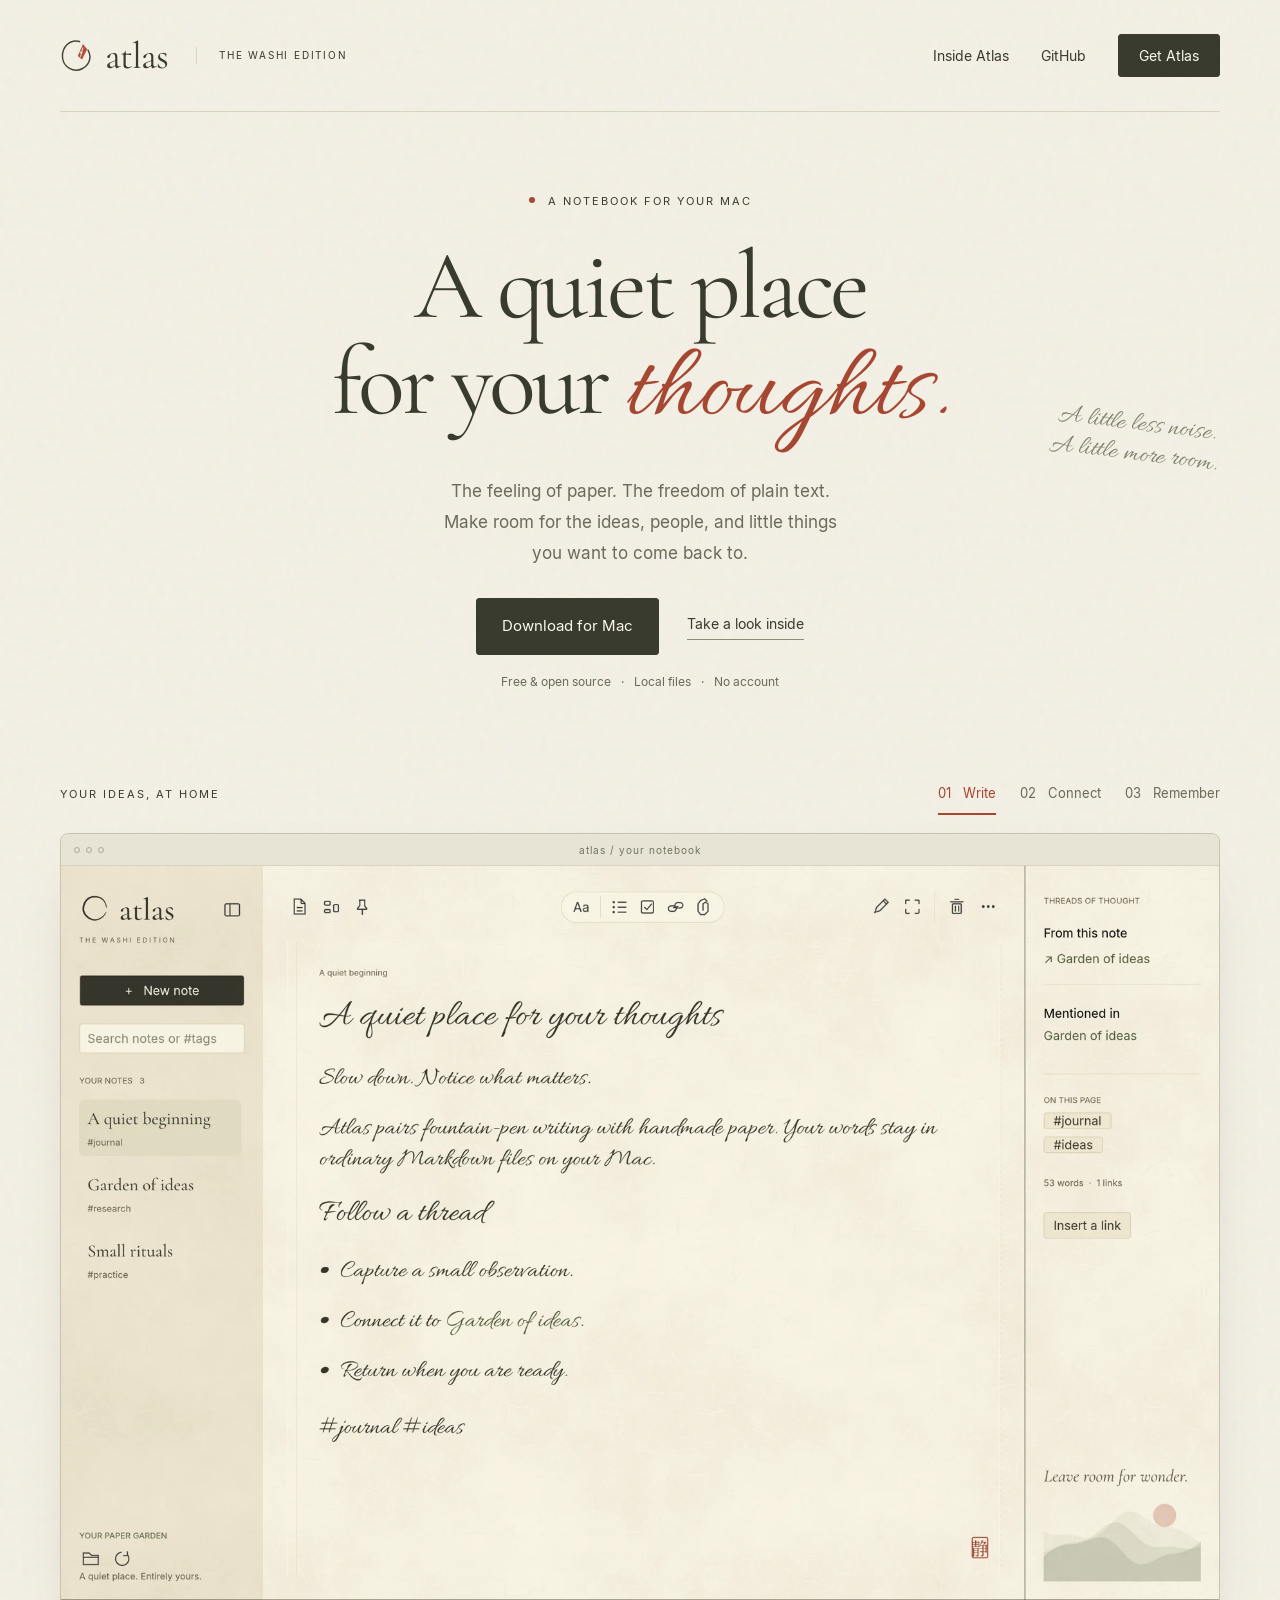
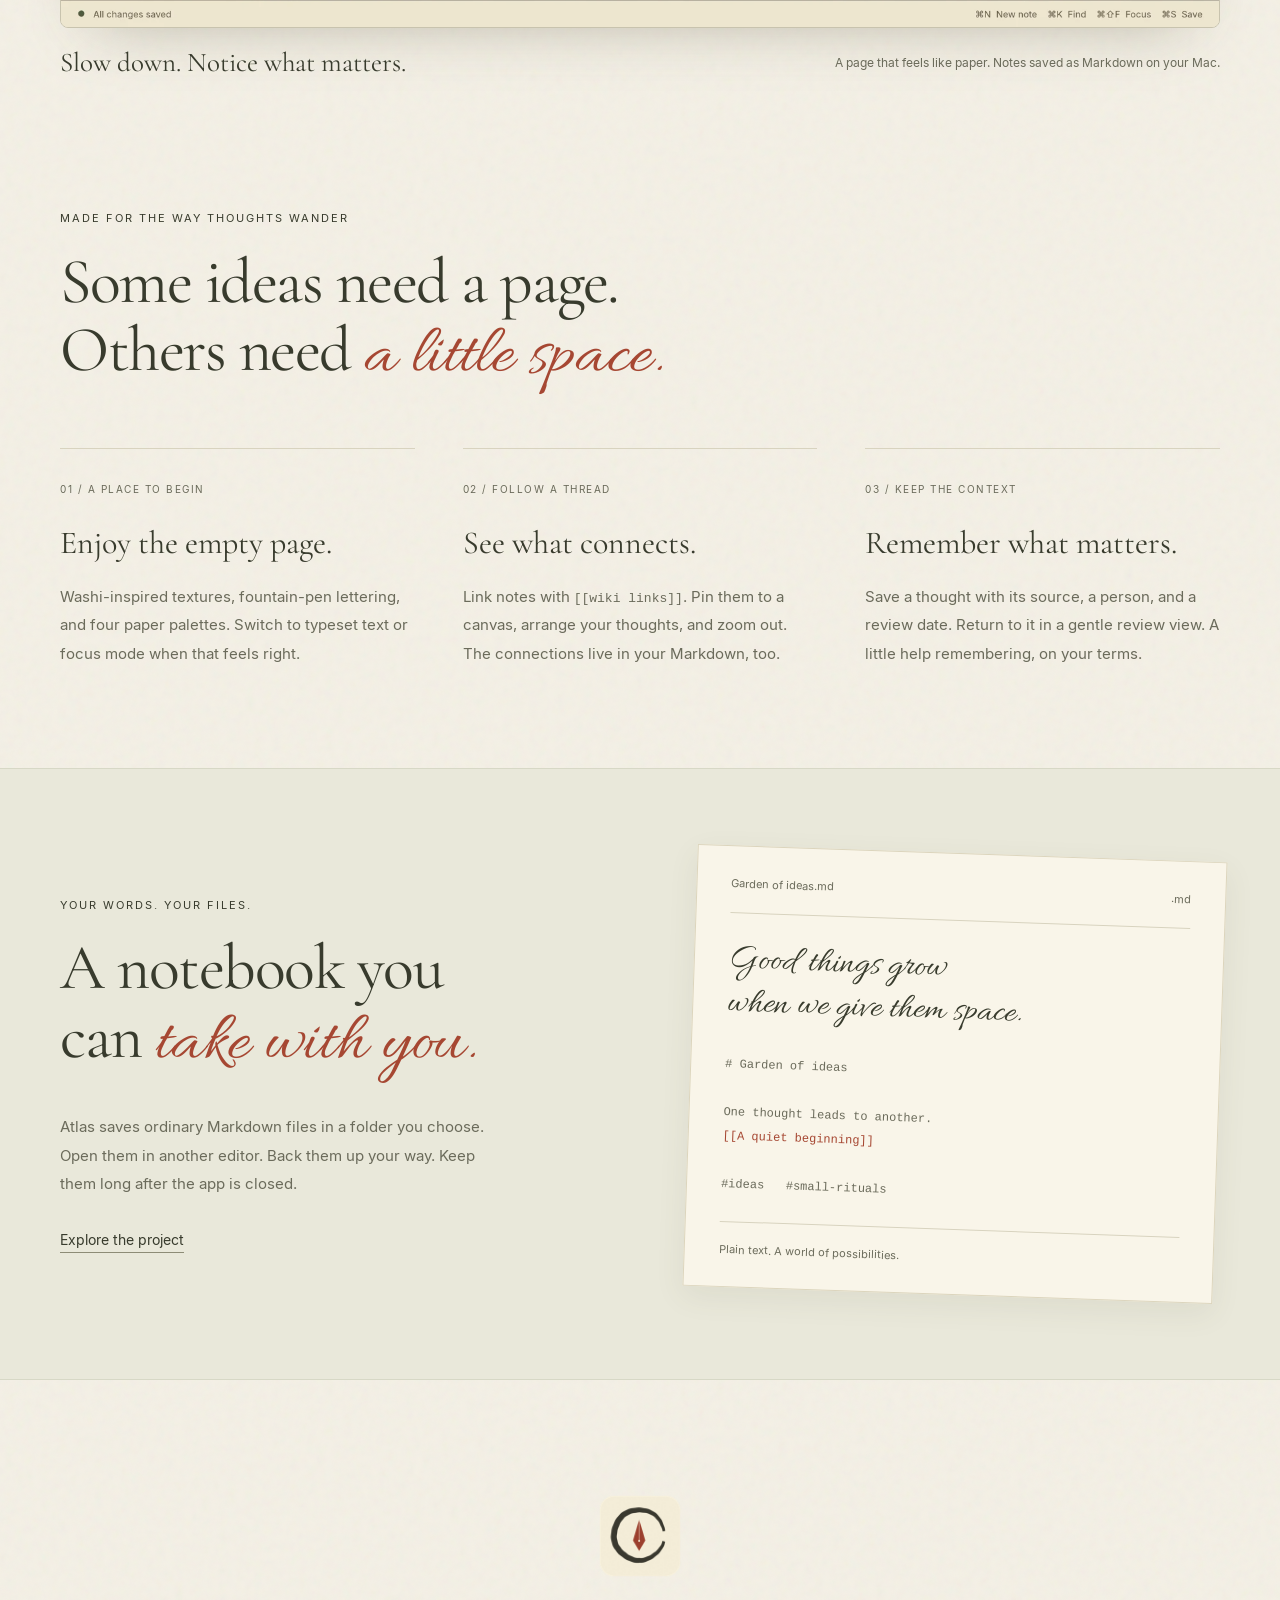
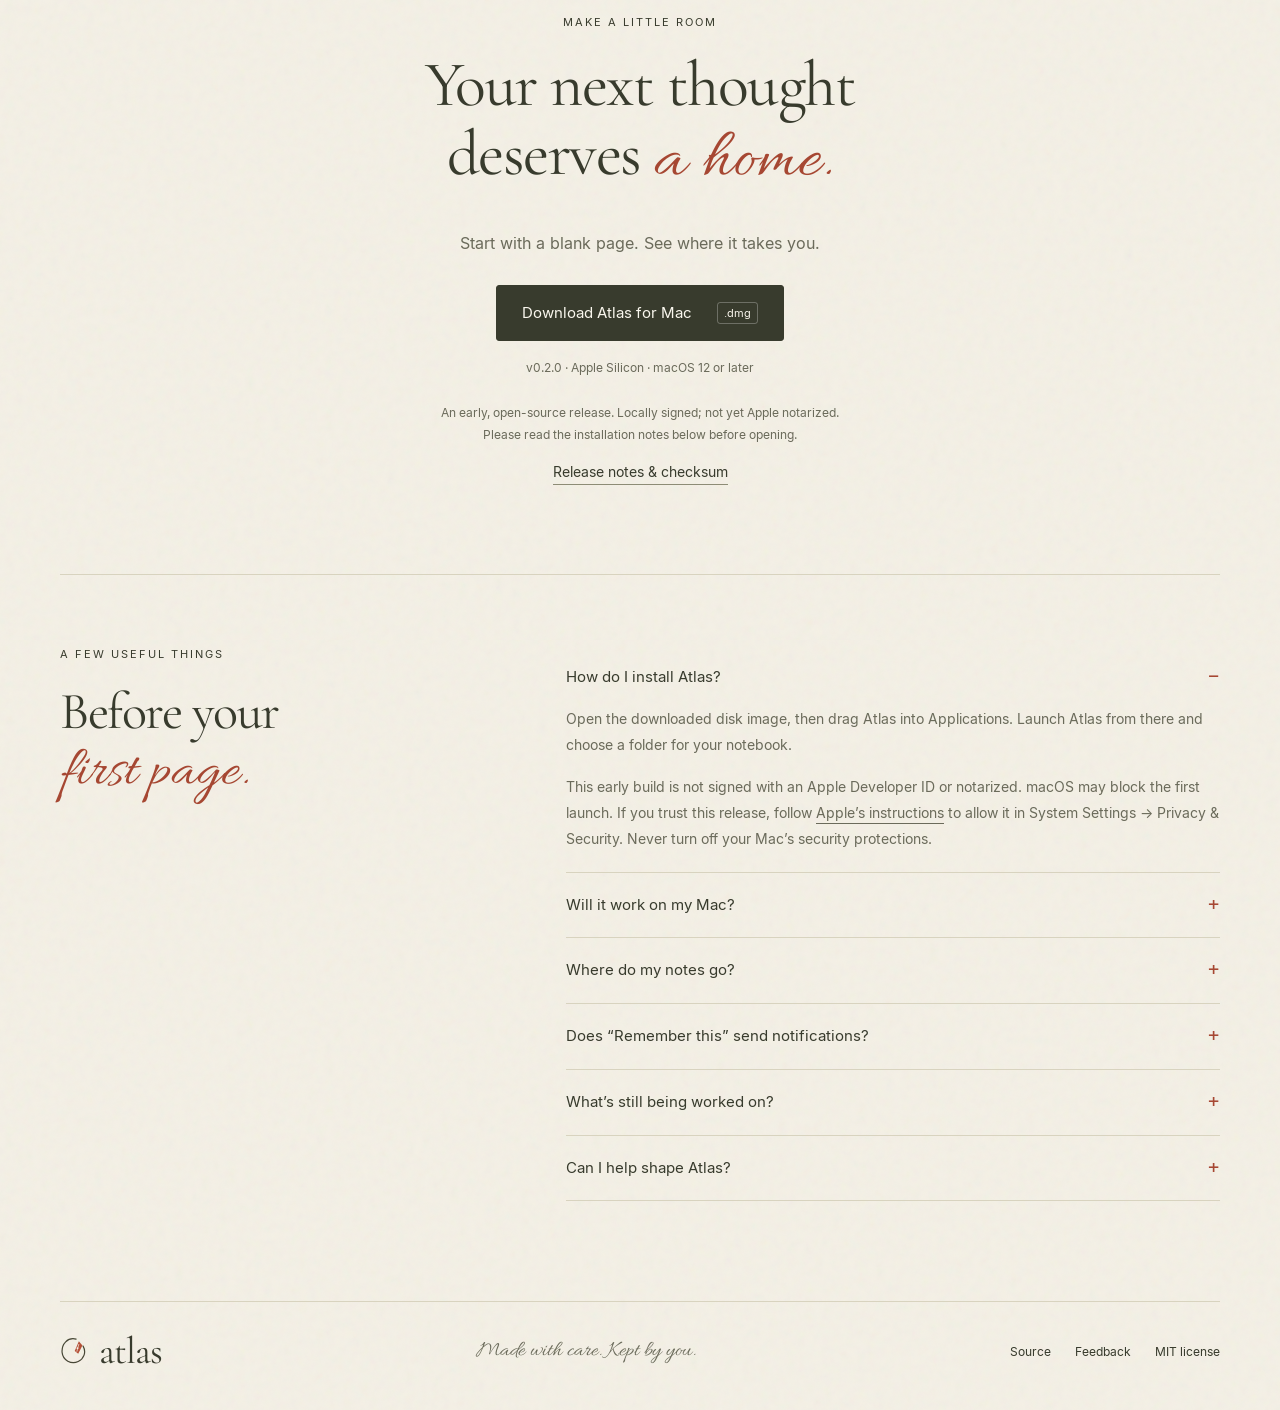
==== website/index.html @ 65c6ba62 "Launch Atlas website and downloadable Mac early release" ====
<!doctype html>
<html lang="en"><head><meta charset="utf-8"><meta name="viewport" content="width=device-width,initial-scale=1"><title>Atlas — A quiet place for your thoughts.</title><meta name="description" content="A paper-inspired notebook for Mac. Fountain-pen type, connected notes, and plain Markdown files that stay yours. Free and open source."><meta name="theme-color" content="#f4f0e5"><meta property="og:title" content="Atlas — A quiet place for your thoughts."><meta property="og:description" content="Fountain-pen feeling. Plain Markdown. A local notebook for Mac."><link rel="icon" href="assets/mark.svg" type="image/svg+xml"><link rel="stylesheet" href="style.css"><script src="app.js" defer></script></head>
<body><a class="skip" href="#main">Skip to content</a><header class="wrap"><a class="brand" href="#" aria-label="Atlas home"><img src="assets/mark.svg" width="34" height="34" alt=""><span>atlas</span><span class="edition">THE WASHI EDITION</span></a><nav aria-label="Main navigation"><a href="#inside">Inside Atlas</a><a href="https://github.com/flyndagr/atlas-washi">GitHub</a><a class="button small" href="#download">Get Atlas</a></nav></header>
<main id="main"><section class="hero wrap"><div class="eyebrow"><span class="dot"></span> A NOTEBOOK FOR YOUR MAC</div><h1>A quiet place<br>for your <em>thoughts.</em></h1><p class="intro">The feeling of paper. The freedom of plain text.<br>Make room for the ideas, people, and little things<br class="desktop"> you want to come back to.</p><div class="actions"><a class="button" href="#download">Download for Mac</a><a class="text-link" href="#inside">Take a look inside</a></div><p class="fine">Free & open source <span>·</span> Local files <span>·</span> No account</p><span class="margin-note">A little less noise.<br>A little more room.</span></section>
<section class="showcase wrap" id="inside" aria-label="Explore Atlas"><div class="showcase-top"><div class="eyebrow">YOUR IDEAS, AT HOME</div><div class="tabs" role="tablist" aria-label="App views"><button role="tab" id="tab-notebook" aria-controls="preview" aria-selected="true" data-view="notebook">01 &nbsp; Write</button><button role="tab" id="tab-canvas" aria-controls="preview" aria-selected="false" tabindex="-1" data-view="canvas">02 &nbsp; Connect</button><button role="tab" id="tab-remember" aria-controls="preview" aria-selected="false" tabindex="-1" data-view="remember">03 &nbsp; Remember</button></div></div><div role="tabpanel" id="preview" aria-labelledby="tab-notebook" tabindex="0"><div class="window"><div class="window-bar" aria-hidden="true"><i></i><i></i><i></i><span>atlas / your notebook</span></div><img id="app-preview" src="assets/notebook.webp" width="1800" height="1183" alt="Atlas notebook with fountain-pen lettering on warm paper and a sidebar of sample notes" fetchpriority="high"></div><div class="caption"><p id="preview-title">Slow down. Notice what matters.</p><span id="preview-copy">A page that feels like paper. Notes saved as Markdown on your Mac.</span></div></div></section>
<section class="manifesto wrap"><span class="eyebrow">MADE FOR THE WAY THOUGHTS WANDER</span><h2>Some ideas need a page.<br>Others need <em>a little space.</em></h2><div class="features"><article><span class="number">01 / A PLACE TO BEGIN</span><h3>Enjoy the empty page.</h3><p>Washi-inspired textures, fountain-pen lettering, and four paper palettes. Switch to typeset text or focus mode when that feels right.</p></article><article><span class="number">02 / FOLLOW A THREAD</span><h3>See what connects.</h3><p>Link notes with <code>[[wiki links]]</code>. Pin them to a canvas, arrange your thoughts, and zoom out. The connections live in your Markdown, too.</p></article><article><span class="number">03 / KEEP THE CONTEXT</span><h3>Remember what matters.</h3><p>Save a thought with its source, a person, and a review date. Return to it in a gentle review view. A little help remembering, on your terms.</p></article></div></section>
<section class="ownership"><div class="wrap ownership-grid"><div><span class="eyebrow">YOUR WORDS. YOUR FILES.</span><h2>A notebook you<br>can <em>take with you.</em></h2><p>Atlas saves ordinary Markdown files in a folder you choose. Open them in another editor. Back them up your way. Keep them long after the app is closed.</p><a class="text-link" href="https://github.com/flyndagr/atlas-washi#readme">Explore the project</a></div><div class="paper-note"><div class="note-meta">Garden of ideas.md <span>.md</span></div><p class="handwritten">Good things grow<br>when we give them space.</p><div class="markdown"># Garden of ideas<br><br>One thought leads to another.<br><span>[[A quiet beginning]]</span><br><br>#ideas &nbsp; #small-rituals</div><div class="note-foot">Plain text. A world of possibilities.</div></div></div></section>
<section class="download wrap" id="download"><img src="assets/app-icon.png" width="92" height="92" alt="Atlas app icon: an ink circle and red fountain pen nib"><span class="eyebrow">MAKE A LITTLE ROOM</span><h2>Your next thought<br>deserves <em>a home.</em></h2><p>Start with a blank page. See where it takes you.</p><a class="button" href="https://github.com/flyndagr/atlas-washi/releases/download/v0.2.0/Atlas-0.2.0-apple-silicon.dmg">Download Atlas for Mac <span class="badge">.dmg</span></a><p class="fine">v0.2.0 · Apple Silicon · macOS 12 or later</p><p class="release-note">An early, open-source release. Locally signed; not yet Apple notarized.<br>Please read the installation notes below before opening.</p><a class="text-link" href="https://github.com/flyndagr/atlas-washi/releases/tag/v0.2.0">Release notes & checksum</a></section>
<section class="faq wrap" aria-labelledby="questions"><div><span class="eyebrow">A FEW USEFUL THINGS</span><h2 id="questions">Before your<br><em>first page.</em></h2></div><div class="questions"><details open><summary>How do I install Atlas?</summary><p>Open the downloaded disk image, then drag Atlas into Applications. Launch Atlas from there and choose a folder for your notebook.</p><p>This early build is not signed with an Apple Developer ID or notarized. macOS may block the first launch. If you trust this release, follow <a href="https://support.apple.com/en-us/102445">Apple’s instructions</a> to allow it in System Settings → Privacy & Security. Never turn off your Mac’s security protections.</p></details><details><summary>Will it work on my Mac?</summary><p>This download is for Apple Silicon Macs (M1 and later), with macOS 12 or later. Intel, Windows, and Linux installers are not available in this release. Developers can find build instructions and current limitations on GitHub.</p></details><details><summary>Where do my notes go?</summary><p>Into a local folder as plain .md files. Atlas requires no account or hosted notebook service. Canvas positions and preferences are saved separately; note links remain in the Markdown. Use your own backup or folder-sync tools if you want them.</p></details><details><summary>Does “Remember this” send notifications?</summary><p>For now, reminders appear when you open Atlas’s review view. You choose the context and review date. There are no background notifications, calendar connections, or AI inference in this release.</p></details><details><summary>What’s still being worked on?</summary><p>Atlas is an early prototype. Inline rich-text editing, full tables and math, and built-in image/PDF viewing are not yet available. External file changes refresh about every two seconds. Try it with a new notebook first and keep backups of important notes.</p></details><details><summary>Can I help shape Atlas?</summary><p>Absolutely. Atlas is built in Rust and released under the MIT license. <a href="https://github.com/flyndagr/atlas-washi/issues">Share feedback or report an issue</a>, browse the code, or <a href="https://github.com/flyndagr/atlas-washi/blob/main/CONTRIBUTING.md">contribute a thoughtful improvement</a>.</p></details></div></section></main>
<footer class="wrap"><a class="brand" href="#"><img src="assets/mark.svg" width="28" height="28" alt=""><span>atlas</span></a><p>Made with care. Kept by you.</p><div><a href="https://github.com/flyndagr/atlas-washi">Source</a><a href="https://github.com/flyndagr/atlas-washi/issues">Feedback</a><a href="https://github.com/flyndagr/atlas-washi/blob/main/LICENSE">MIT license</a></div></footer></body></html>
---- website/style.css ----
@font-face{font-family:Cormorant;src:url(assets/CormorantGaramond.ttf) format('truetype');font-display:swap}@font-face{font-family:Inter;src:url(assets/Inter-Regular.ttf) format('truetype');font-display:swap}@font-face{font-family:Allura;src:url(assets/Allura-Regular.ttf) format('truetype');font-display:swap}
:root{--paper:#f4f0e5;--ink:#383b2d;--muted:#6b6b5b;--line:#d8d3bf;--red:#a64732}*{box-sizing:border-box}html{scroll-behavior:smooth;scroll-padding-top:30px}body{margin:0;background:var(--paper);color:var(--ink);font:16px/1.65 Inter,system-ui,sans-serif;background-image:url("data:image/svg+xml,%3Csvg viewBox='0 0 180 180' xmlns='http://www.w3.org/2000/svg'%3E%3Cfilter id='n'%3E%3CfeTurbulence type='fractalNoise' baseFrequency='.8' numOctaves='3' stitchTiles='stitch'/%3E%3C/filter%3E%3Cpath fill='%23787357' opacity='.055' filter='url(%23n)' d='M0 0h180v180H0z'/%3E%3C/svg%3E")}a{color:inherit;text-underline-offset:5px}button,a{-webkit-tap-highlight-color:transparent}a:focus-visible,button:focus-visible,summary:focus-visible,[tabindex]:focus-visible{outline:2px solid var(--red);outline-offset:5px}.wrap{width:min(1160px,calc(100% - 80px));margin:auto}header{height:112px;display:flex;align-items:center;justify-content:space-between;border-bottom:1px solid var(--line)}.brand{display:flex;gap:11px;align-items:center;text-decoration:none}.brand>span:first-of-type{font:38px/1 Cormorant,serif;letter-spacing:-1px}.edition{font-size:10px;letter-spacing:1.8px;margin-left:17px;border-left:1px solid var(--line);padding-left:22px}nav{display:flex;gap:32px;align-items:center;font-size:14px}nav>a{text-decoration:none}nav>a:hover{color:var(--red)}.button{display:inline-flex;align-items:center;justify-content:center;gap:25px;background:var(--ink);color:#faf7ee;text-decoration:none;padding:16px 25px;border:1px solid var(--ink);border-radius:3px;font-size:15px;line-height:1.5;transition:background .2s,transform .2s}.button:hover{background:#51533f;color:white;transform:translateY(-2px)}.button.small{padding:10px 20px;font-size:14px}.eyebrow{font-size:11px;letter-spacing:2px;font-weight:500;display:block}.dot{display:inline-block;width:6px;height:6px;background:var(--red);border-radius:50%;margin:0 8px 2px 0}.hero{position:relative;text-align:center;padding:80px 0 54px}h1,h2,h3,p{margin:0}h1,h2,h3{font-family:Cormorant,Georgia,serif;font-weight:400}h1{font-size:clamp(70px,7.6vw,108px);line-height:.99;letter-spacing:-4px;margin:28px 0}em{font-weight:400;color:var(--red)}h1 em,h2 em{font-family:Allura,cursive;font-style:normal;letter-spacing:0;font-size:1.1em}.intro{color:var(--muted);font-size:17px;line-height:1.8}.actions{display:flex;justify-content:center;align-items:center;gap:28px;margin-top:30px}.text-link{font-size:14px;text-decoration:none;border-bottom:1px solid #8d8c76;padding-bottom:4px}.text-link:hover{color:var(--red);border-color:var(--red)}.fine{font-size:12px;color:var(--muted);margin-top:17px}.fine span{margin:0 7px}.margin-note{position:absolute;right:0;top:47%;font:27px/1.1 Allura,cursive;color:#82816d;transform:rotate(7deg)}.showcase{padding-top:28px}.showcase-top{display:flex;align-items:center;justify-content:space-between;margin-bottom:18px}.tabs{display:flex;gap:24px}.tabs button{font:13px Inter,sans-serif;color:var(--muted);background:none;border:0;border-bottom:2px solid transparent;padding:12px 0;cursor:pointer}.tabs button[aria-selected=true]{color:var(--red);border-bottom-color:var(--red)}.window{border:1px solid #c8c3ae;border-radius:8px;overflow:hidden;box-shadow:0 26px 60px -36px #4d482f66;background:#f5f0dd}.window-bar{height:32px;display:flex;gap:6px;padding:0 13px;align-items:center;background:#e8e4d5;border-bottom:1px solid var(--line)}.window-bar i{width:6px;height:6px;border:1px solid #aca995;border-radius:50%}.window-bar span{position:absolute;left:50%;transform:translateX(-50%);font-size:10px;color:#737360;letter-spacing:1px}.window img{display:block;width:100%;height:auto;aspect-ratio:1400/920;object-fit:contain}.caption{display:flex;justify-content:space-between;align-items:center;margin-top:18px;gap:20px}.caption p{font:27px Cormorant,serif}.caption span{font-size:12px;color:var(--muted)}.manifesto{padding:130px 0 100px}h2{font-size:clamp(45px,5vw,66px);line-height:1.07;letter-spacing:-1.5px;margin:20px 0 30px}.features{display:grid;grid-template-columns:repeat(3,1fr);gap:48px;margin-top:52px}.features article{border-top:1px solid var(--line);padding-top:25px}.number{font-size:10px;letter-spacing:1.5px;color:var(--muted)}h3{font-size:32px;margin:16px 0 13px}.features p,.ownership p{color:var(--muted);font-size:15px;line-height:1.9}code{font-size:13px}.ownership{background:#e9e8da;border-block:1px solid #d7d8c6;padding:84px 0}.ownership-grid{display:grid;grid-template-columns:1fr 1fr;gap:100px;align-items:center}.ownership p{max-width:440px;margin-bottom:27px}.paper-note{background:#f9f5e9;padding:28px 34px;box-shadow:0 10px 30px #53513915;transform:rotate(2deg);border:1px solid #dcd5bd}.note-meta{display:flex;justify-content:space-between;font-size:11px;color:var(--muted);padding-bottom:20px;border-bottom:1px solid var(--line)}.ownership .handwritten{font:36px/1.2 Allura,cursive;margin:26px 0;color:var(--ink)}.markdown{font:12px/2 monospace;color:var(--muted)}.markdown span{color:var(--red)}.note-foot{border-top:1px solid var(--line);padding-top:18px;margin-top:25px;font-size:11px;color:var(--muted)}.download{text-align:center;padding:110px 0 90px}.download>img{margin-bottom:24px}.download>p{color:var(--muted)}.download .button{margin-top:28px}.badge{font-size:11px;padding:2px 6px;border:1px solid #ffffff44;border-radius:3px}.release-note{font-size:12px;line-height:1.8;margin:24px 0 13px}.faq{display:grid;grid-template-columns:1fr 1.5fr;gap:70px;border-top:1px solid var(--line);padding:70px 0 100px}.faq h2{font-size:52px}details{border-bottom:1px solid var(--line);padding:20px 0}summary{cursor:pointer;font-size:15px;list-style:none;display:flex;justify-content:space-between;gap:15px}summary::-webkit-details-marker{display:none}summary:after{content:'+';color:var(--red);font-size:20px;line-height:1}details[open] summary:after{content:'−'}details p{font-size:14px;color:var(--muted);margin-top:16px;line-height:1.85}footer{border-top:1px solid var(--line);display:flex;justify-content:space-between;align-items:center;padding:30px 0 40px}footer p{font:22px Allura,cursive;color:var(--muted)}footer div{display:flex;gap:24px}footer div a{font-size:12px;text-decoration:none}.skip{position:fixed;top:-100px;background:var(--ink);color:white;padding:12px;z-index:10}.skip:focus{top:10px}@media(max-width:1000px){.margin-note{display:none}.ownership-grid{gap:50px}.edition{display:none}.caption{align-items:start}.caption span{max-width:50%}}@media(max-width:650px){.wrap{width:calc(100% - 40px)}header{height:82px}nav{gap:18px}nav>a:first-child{display:none}.brand>span:first-of-type{font-size:34px}.hero{padding-top:60px}h1{font-size:72px;letter-spacing:-3px}.intro{font-size:15px}.desktop{display:none}.actions{gap:18px;flex-direction:column}.eyebrow{font-size:10px}.showcase-top{display:block}.showcase-top>.eyebrow{display:none}.tabs{justify-content:center;gap:25px}.caption{display:block}.caption span{max-width:none;display:block;margin-top:7px}.manifesto{padding:80px 0 60px}.features{grid-template-columns:1fr;gap:30px;margin-top:30px}h3{margin:12px 0}.ownership{padding:55px 0}.ownership-grid{grid-template-columns:1fr;gap:40px}.paper-note{margin:0 8px;padding:24px}.download{padding:70px 0}.faq{grid-template-columns:1fr;gap:0;padding:45px 0 60px}.faq h2{margin-bottom:25px}.faq h2 br{display:none}footer{flex-wrap:wrap;gap:20px}footer p{font-size:21px}footer div{width:100%;justify-content:center}.window-bar{height:24px}.window-bar span{font-size:8px}.button{padding:15px 23px}}@media(prefers-reduced-motion:reduce){html{scroll-behavior:auto}*{transition:none!important}}
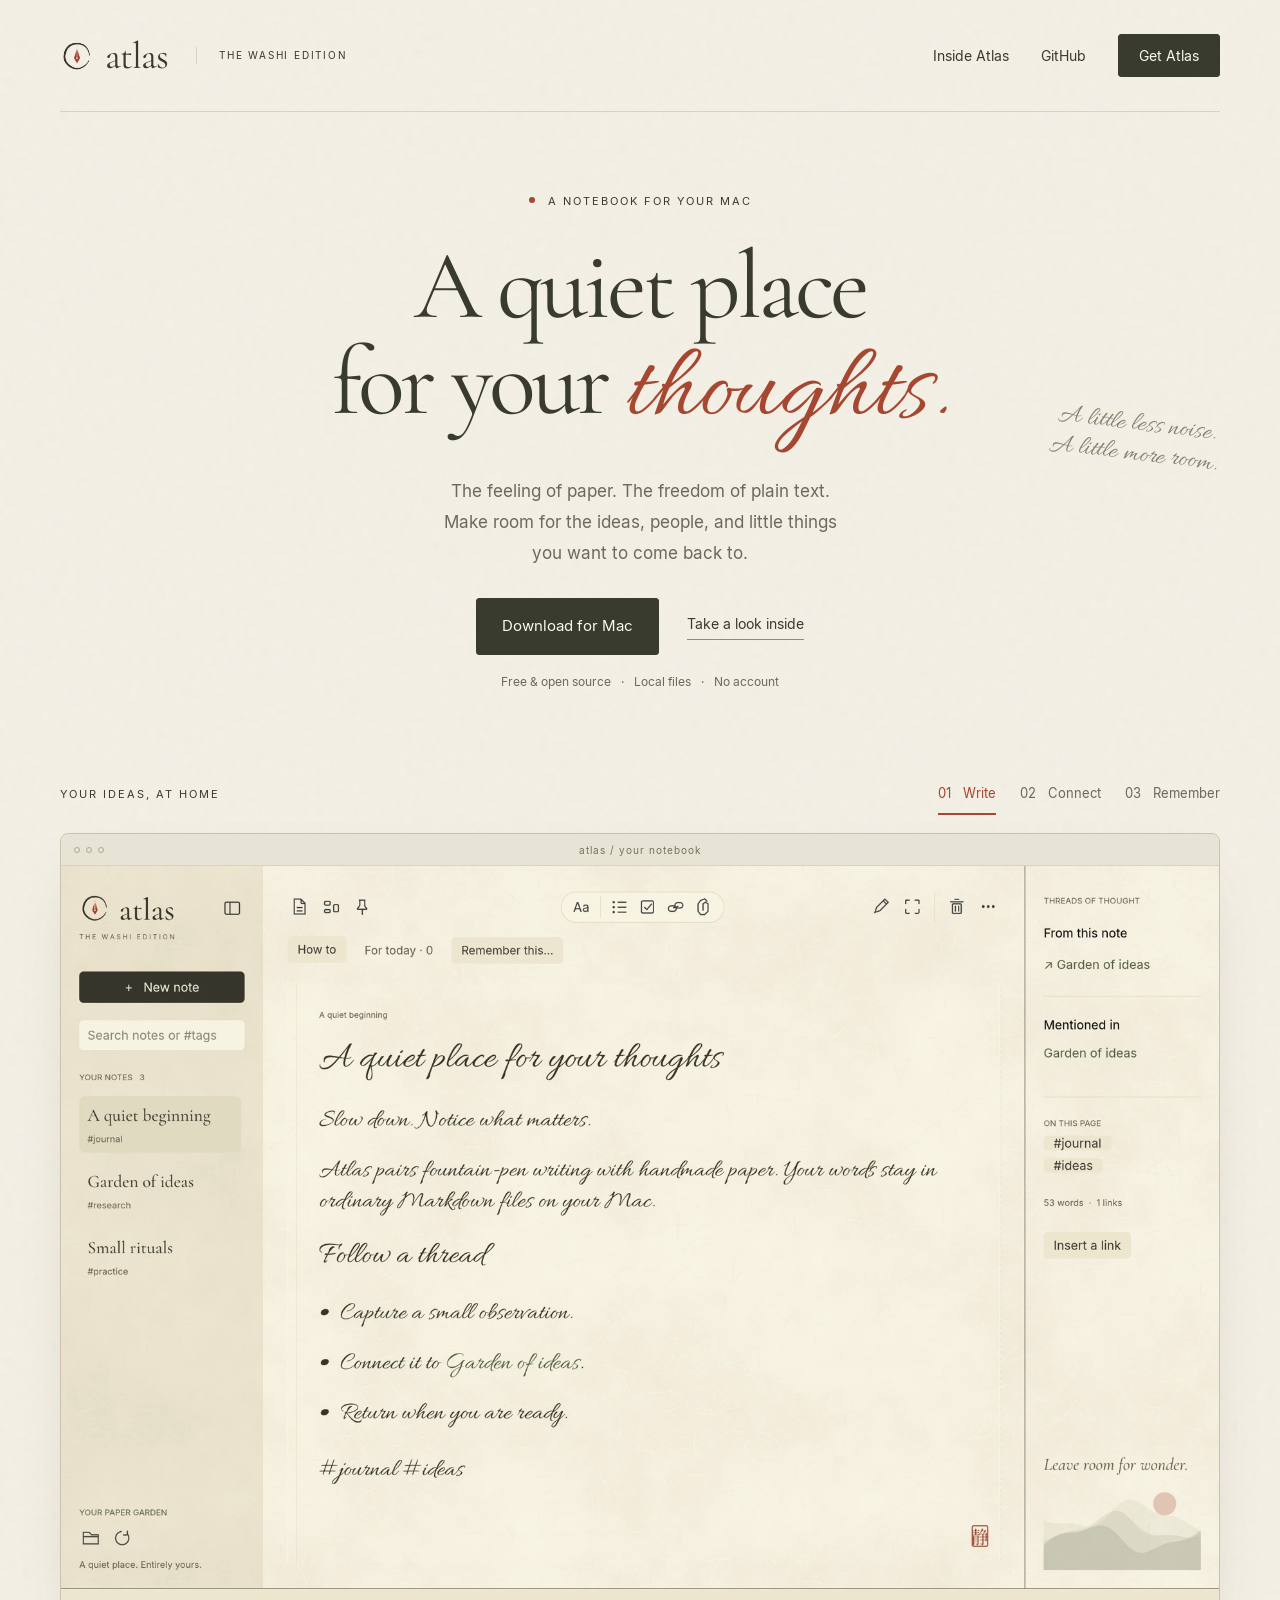
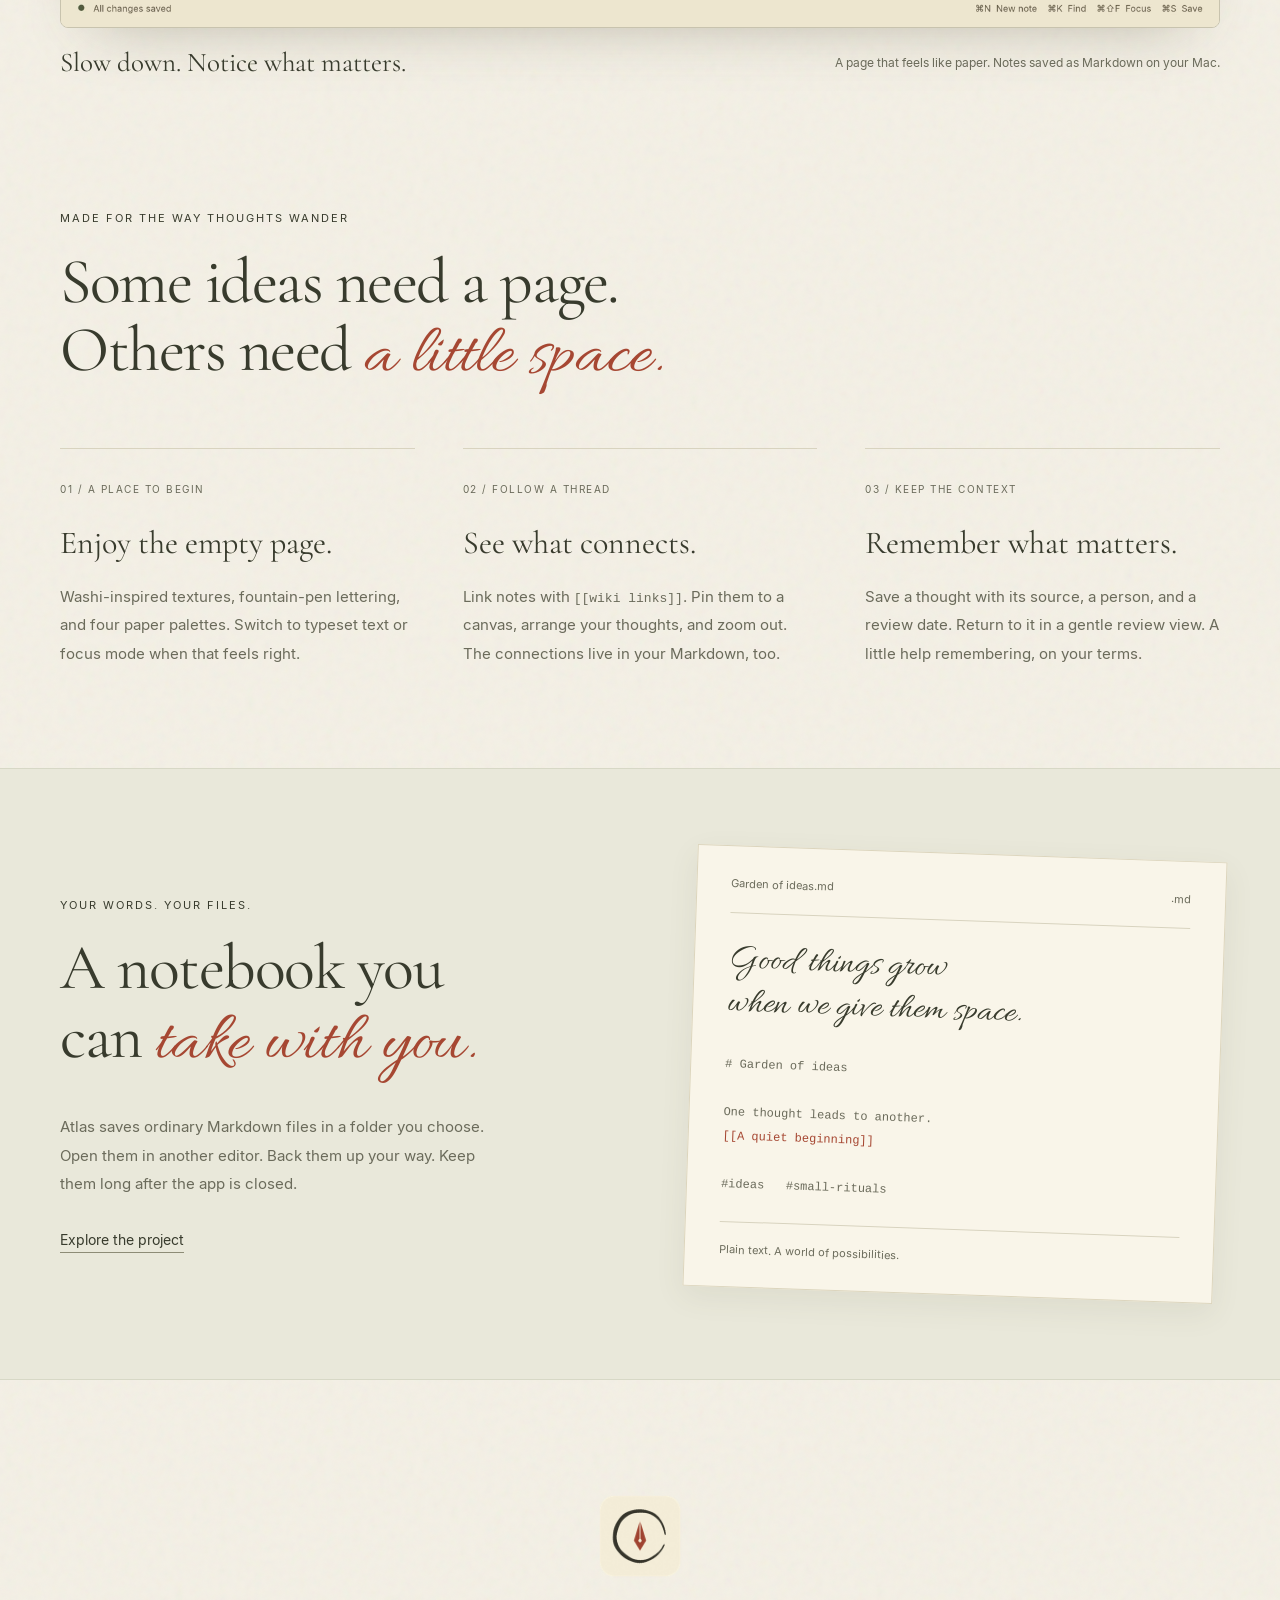
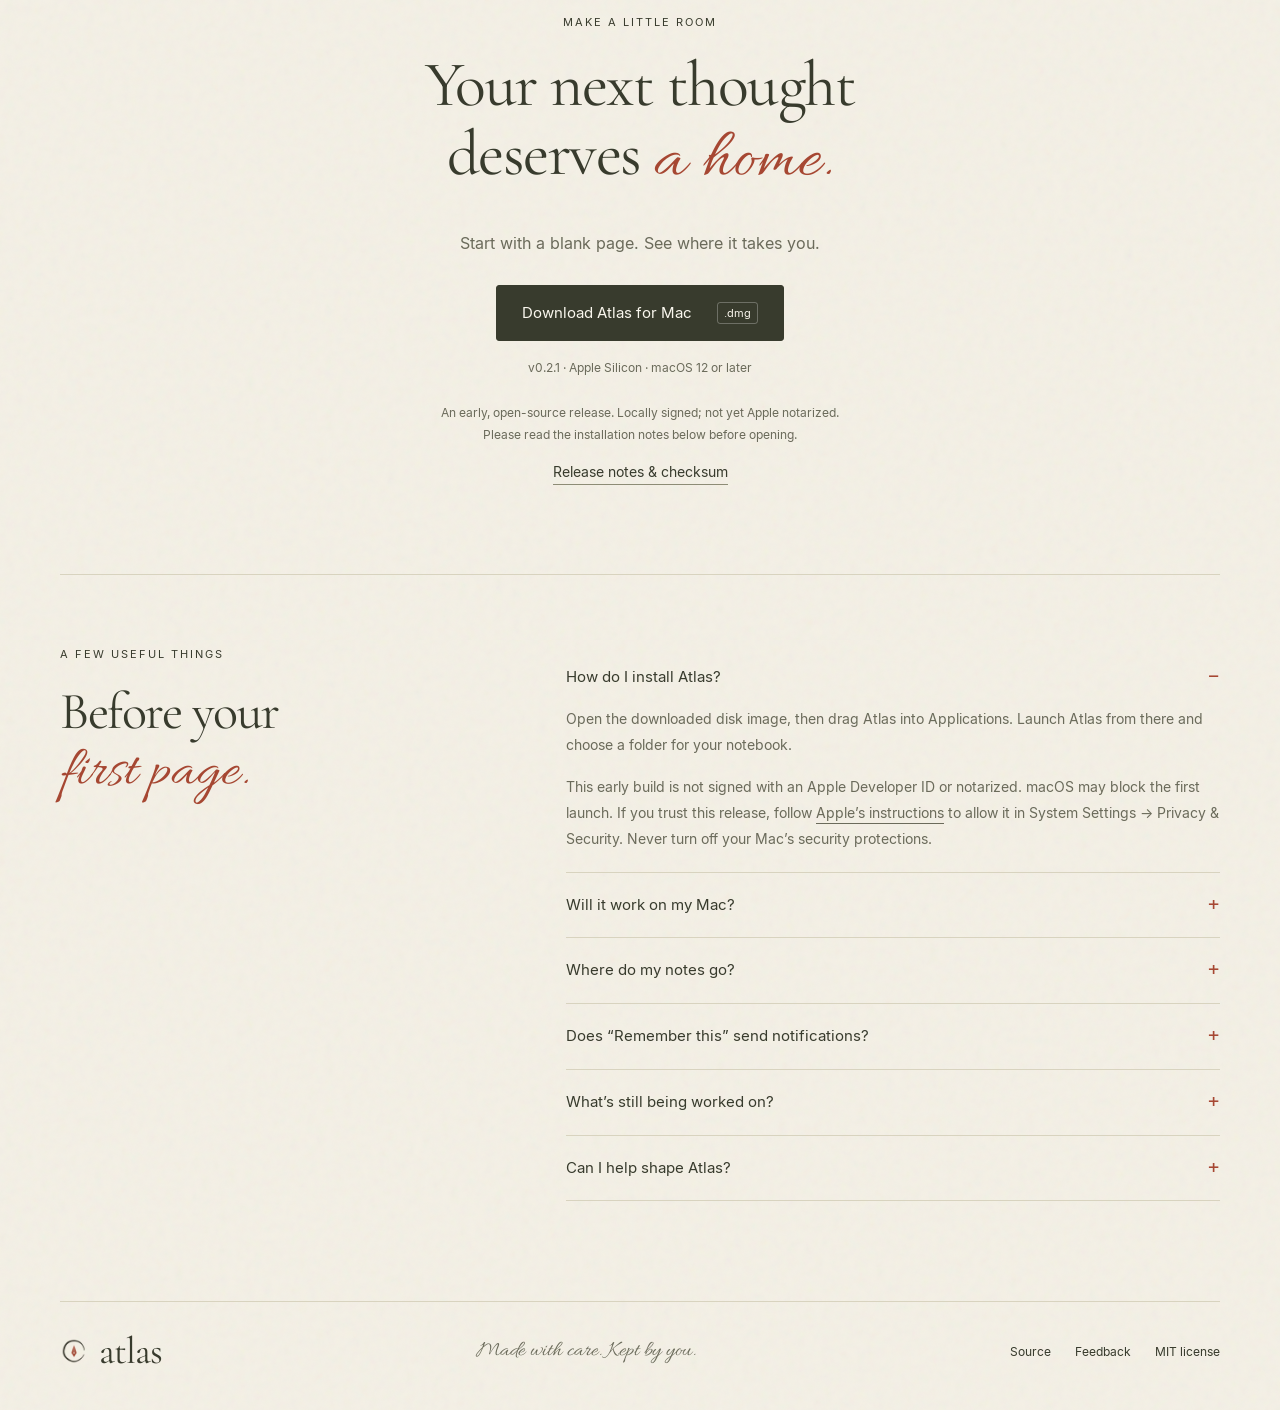
==== commit 67f0ec64: "Unify Atlas identity and refresh app screenshots for 0.2.1" ====
--- a/website/index.html
+++ b/website/index.html
@@ -1,10 +1,10 @@
 <!doctype html>
-<html lang="en"><head><meta charset="utf-8"><meta name="viewport" content="width=device-width,initial-scale=1"><title>Atlas — A quiet place for your thoughts.</title><meta name="description" content="A paper-inspired notebook for Mac. Fountain-pen type, connected notes, and plain Markdown files that stay yours. Free and open source."><meta name="theme-color" content="#f4f0e5"><meta property="og:title" content="Atlas — A quiet place for your thoughts."><meta property="og:description" content="Fountain-pen feeling. Plain Markdown. A local notebook for Mac."><link rel="icon" href="assets/mark.svg" type="image/svg+xml"><link rel="stylesheet" href="style.css"><script src="app.js" defer></script></head>
-<body><a class="skip" href="#main">Skip to content</a><header class="wrap"><a class="brand" href="#" aria-label="Atlas home"><img src="assets/mark.svg" width="34" height="34" alt=""><span>atlas</span><span class="edition">THE WASHI EDITION</span></a><nav aria-label="Main navigation"><a href="#inside">Inside Atlas</a><a href="https://github.com/flyndagr/atlas-washi">GitHub</a><a class="button small" href="#download">Get Atlas</a></nav></header>
+<html lang="en"><head><meta charset="utf-8"><meta name="viewport" content="width=device-width,initial-scale=1"><title>Atlas — A quiet place for your thoughts.</title><meta name="description" content="A paper-inspired notebook for Mac. Fountain-pen type, connected notes, and plain Markdown files that stay yours. Free and open source."><meta name="theme-color" content="#f4f0e5"><meta property="og:title" content="Atlas — A quiet place for your thoughts."><meta property="og:description" content="Fountain-pen feeling. Plain Markdown. A local notebook for Mac."><link rel="icon" href="assets/favicon.png" type="image/png"><link rel="stylesheet" href="style.css"><script src="app.js" defer></script></head>
+<body><a class="skip" href="#main">Skip to content</a><header class="wrap"><a class="brand" href="#" aria-label="Atlas home"><img src="assets/mark.png" width="34" height="34" alt=""><span>atlas</span><span class="edition">THE WASHI EDITION</span></a><nav aria-label="Main navigation"><a href="#inside">Inside Atlas</a><a href="https://github.com/flyndagr/atlas-washi">GitHub</a><a class="button small" href="#download">Get Atlas</a></nav></header>
 <main id="main"><section class="hero wrap"><div class="eyebrow"><span class="dot"></span> A NOTEBOOK FOR YOUR MAC</div><h1>A quiet place<br>for your <em>thoughts.</em></h1><p class="intro">The feeling of paper. The freedom of plain text.<br>Make room for the ideas, people, and little things<br class="desktop"> you want to come back to.</p><div class="actions"><a class="button" href="#download">Download for Mac</a><a class="text-link" href="#inside">Take a look inside</a></div><p class="fine">Free & open source <span>·</span> Local files <span>·</span> No account</p><span class="margin-note">A little less noise.<br>A little more room.</span></section>
 <section class="showcase wrap" id="inside" aria-label="Explore Atlas"><div class="showcase-top"><div class="eyebrow">YOUR IDEAS, AT HOME</div><div class="tabs" role="tablist" aria-label="App views"><button role="tab" id="tab-notebook" aria-controls="preview" aria-selected="true" data-view="notebook">01 &nbsp; Write</button><button role="tab" id="tab-canvas" aria-controls="preview" aria-selected="false" tabindex="-1" data-view="canvas">02 &nbsp; Connect</button><button role="tab" id="tab-remember" aria-controls="preview" aria-selected="false" tabindex="-1" data-view="remember">03 &nbsp; Remember</button></div></div><div role="tabpanel" id="preview" aria-labelledby="tab-notebook" tabindex="0"><div class="window"><div class="window-bar" aria-hidden="true"><i></i><i></i><i></i><span>atlas / your notebook</span></div><img id="app-preview" src="assets/notebook.webp" width="1800" height="1183" alt="Atlas notebook with fountain-pen lettering on warm paper and a sidebar of sample notes" fetchpriority="high"></div><div class="caption"><p id="preview-title">Slow down. Notice what matters.</p><span id="preview-copy">A page that feels like paper. Notes saved as Markdown on your Mac.</span></div></div></section>
 <section class="manifesto wrap"><span class="eyebrow">MADE FOR THE WAY THOUGHTS WANDER</span><h2>Some ideas need a page.<br>Others need <em>a little space.</em></h2><div class="features"><article><span class="number">01 / A PLACE TO BEGIN</span><h3>Enjoy the empty page.</h3><p>Washi-inspired textures, fountain-pen lettering, and four paper palettes. Switch to typeset text or focus mode when that feels right.</p></article><article><span class="number">02 / FOLLOW A THREAD</span><h3>See what connects.</h3><p>Link notes with <code>[[wiki links]]</code>. Pin them to a canvas, arrange your thoughts, and zoom out. The connections live in your Markdown, too.</p></article><article><span class="number">03 / KEEP THE CONTEXT</span><h3>Remember what matters.</h3><p>Save a thought with its source, a person, and a review date. Return to it in a gentle review view. A little help remembering, on your terms.</p></article></div></section>
 <section class="ownership"><div class="wrap ownership-grid"><div><span class="eyebrow">YOUR WORDS. YOUR FILES.</span><h2>A notebook you<br>can <em>take with you.</em></h2><p>Atlas saves ordinary Markdown files in a folder you choose. Open them in another editor. Back them up your way. Keep them long after the app is closed.</p><a class="text-link" href="https://github.com/flyndagr/atlas-washi#readme">Explore the project</a></div><div class="paper-note"><div class="note-meta">Garden of ideas.md <span>.md</span></div><p class="handwritten">Good things grow<br>when we give them space.</p><div class="markdown"># Garden of ideas<br><br>One thought leads to another.<br><span>[[A quiet beginning]]</span><br><br>#ideas &nbsp; #small-rituals</div><div class="note-foot">Plain text. A world of possibilities.</div></div></div></section>
-<section class="download wrap" id="download"><img src="assets/app-icon.png" width="92" height="92" alt="Atlas app icon: an ink circle and red fountain pen nib"><span class="eyebrow">MAKE A LITTLE ROOM</span><h2>Your next thought<br>deserves <em>a home.</em></h2><p>Start with a blank page. See where it takes you.</p><a class="button" href="https://github.com/flyndagr/atlas-washi/releases/download/v0.2.0/Atlas-0.2.0-apple-silicon.dmg">Download Atlas for Mac <span class="badge">.dmg</span></a><p class="fine">v0.2.0 · Apple Silicon · macOS 12 or later</p><p class="release-note">An early, open-source release. Locally signed; not yet Apple notarized.<br>Please read the installation notes below before opening.</p><a class="text-link" href="https://github.com/flyndagr/atlas-washi/releases/tag/v0.2.0">Release notes & checksum</a></section>
+<section class="download wrap" id="download"><img src="assets/app-icon.png" width="92" height="92" alt="Atlas app icon: an ink circle and red fountain pen nib"><span class="eyebrow">MAKE A LITTLE ROOM</span><h2>Your next thought<br>deserves <em>a home.</em></h2><p>Start with a blank page. See where it takes you.</p><a class="button" href="https://github.com/flyndagr/atlas-washi/releases/download/v0.2.1/Atlas-0.2.1-apple-silicon.dmg">Download Atlas for Mac <span class="badge">.dmg</span></a><p class="fine">v0.2.1 · Apple Silicon · macOS 12 or later</p><p class="release-note">An early, open-source release. Locally signed; not yet Apple notarized.<br>Please read the installation notes below before opening.</p><a class="text-link" href="https://github.com/flyndagr/atlas-washi/releases/tag/v0.2.1">Release notes & checksum</a></section>
 <section class="faq wrap" aria-labelledby="questions"><div><span class="eyebrow">A FEW USEFUL THINGS</span><h2 id="questions">Before your<br><em>first page.</em></h2></div><div class="questions"><details open><summary>How do I install Atlas?</summary><p>Open the downloaded disk image, then drag Atlas into Applications. Launch Atlas from there and choose a folder for your notebook.</p><p>This early build is not signed with an Apple Developer ID or notarized. macOS may block the first launch. If you trust this release, follow <a href="https://support.apple.com/en-us/102445">Apple’s instructions</a> to allow it in System Settings → Privacy & Security. Never turn off your Mac’s security protections.</p></details><details><summary>Will it work on my Mac?</summary><p>This download is for Apple Silicon Macs (M1 and later), with macOS 12 or later. Intel, Windows, and Linux installers are not available in this release. Developers can find build instructions and current limitations on GitHub.</p></details><details><summary>Where do my notes go?</summary><p>Into a local folder as plain .md files. Atlas requires no account or hosted notebook service. Canvas positions and preferences are saved separately; note links remain in the Markdown. Use your own backup or folder-sync tools if you want them.</p></details><details><summary>Does “Remember this” send notifications?</summary><p>For now, reminders appear when you open Atlas’s review view. You choose the context and review date. There are no background notifications, calendar connections, or AI inference in this release.</p></details><details><summary>What’s still being worked on?</summary><p>Atlas is an early prototype. Inline rich-text editing, full tables and math, and built-in image/PDF viewing are not yet available. External file changes refresh about every two seconds. Try it with a new notebook first and keep backups of important notes.</p></details><details><summary>Can I help shape Atlas?</summary><p>Absolutely. Atlas is built in Rust and released under the MIT license. <a href="https://github.com/flyndagr/atlas-washi/issues">Share feedback or report an issue</a>, browse the code, or <a href="https://github.com/flyndagr/atlas-washi/blob/main/CONTRIBUTING.md">contribute a thoughtful improvement</a>.</p></details></div></section></main>
-<footer class="wrap"><a class="brand" href="#"><img src="assets/mark.svg" width="28" height="28" alt=""><span>atlas</span></a><p>Made with care. Kept by you.</p><div><a href="https://github.com/flyndagr/atlas-washi">Source</a><a href="https://github.com/flyndagr/atlas-washi/issues">Feedback</a><a href="https://github.com/flyndagr/atlas-washi/blob/main/LICENSE">MIT license</a></div></footer></body></html>
+<footer class="wrap"><a class="brand" href="#"><img src="assets/mark.png" width="28" height="28" alt=""><span>atlas</span></a><p>Made with care. Kept by you.</p><div><a href="https://github.com/flyndagr/atlas-washi">Source</a><a href="https://github.com/flyndagr/atlas-washi/issues">Feedback</a><a href="https://github.com/flyndagr/atlas-washi/blob/main/LICENSE">MIT license</a></div></footer></body></html>
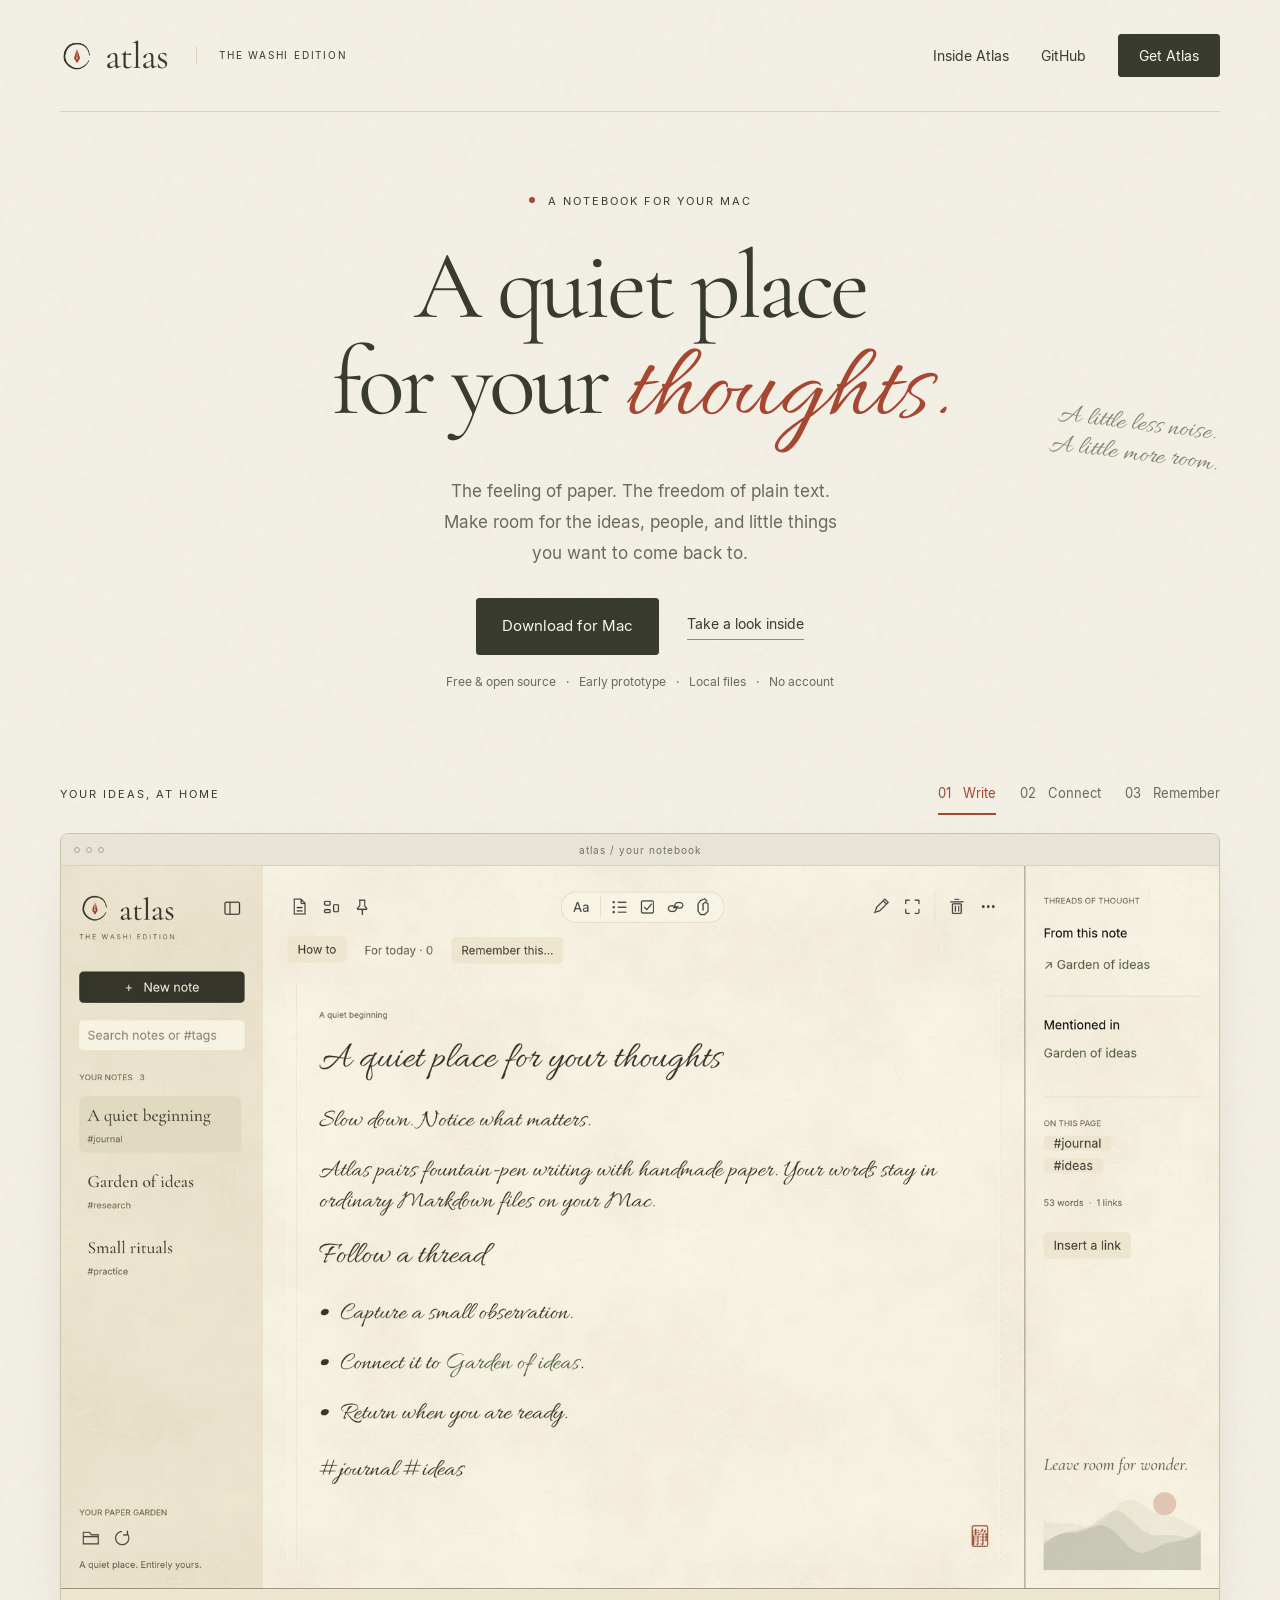
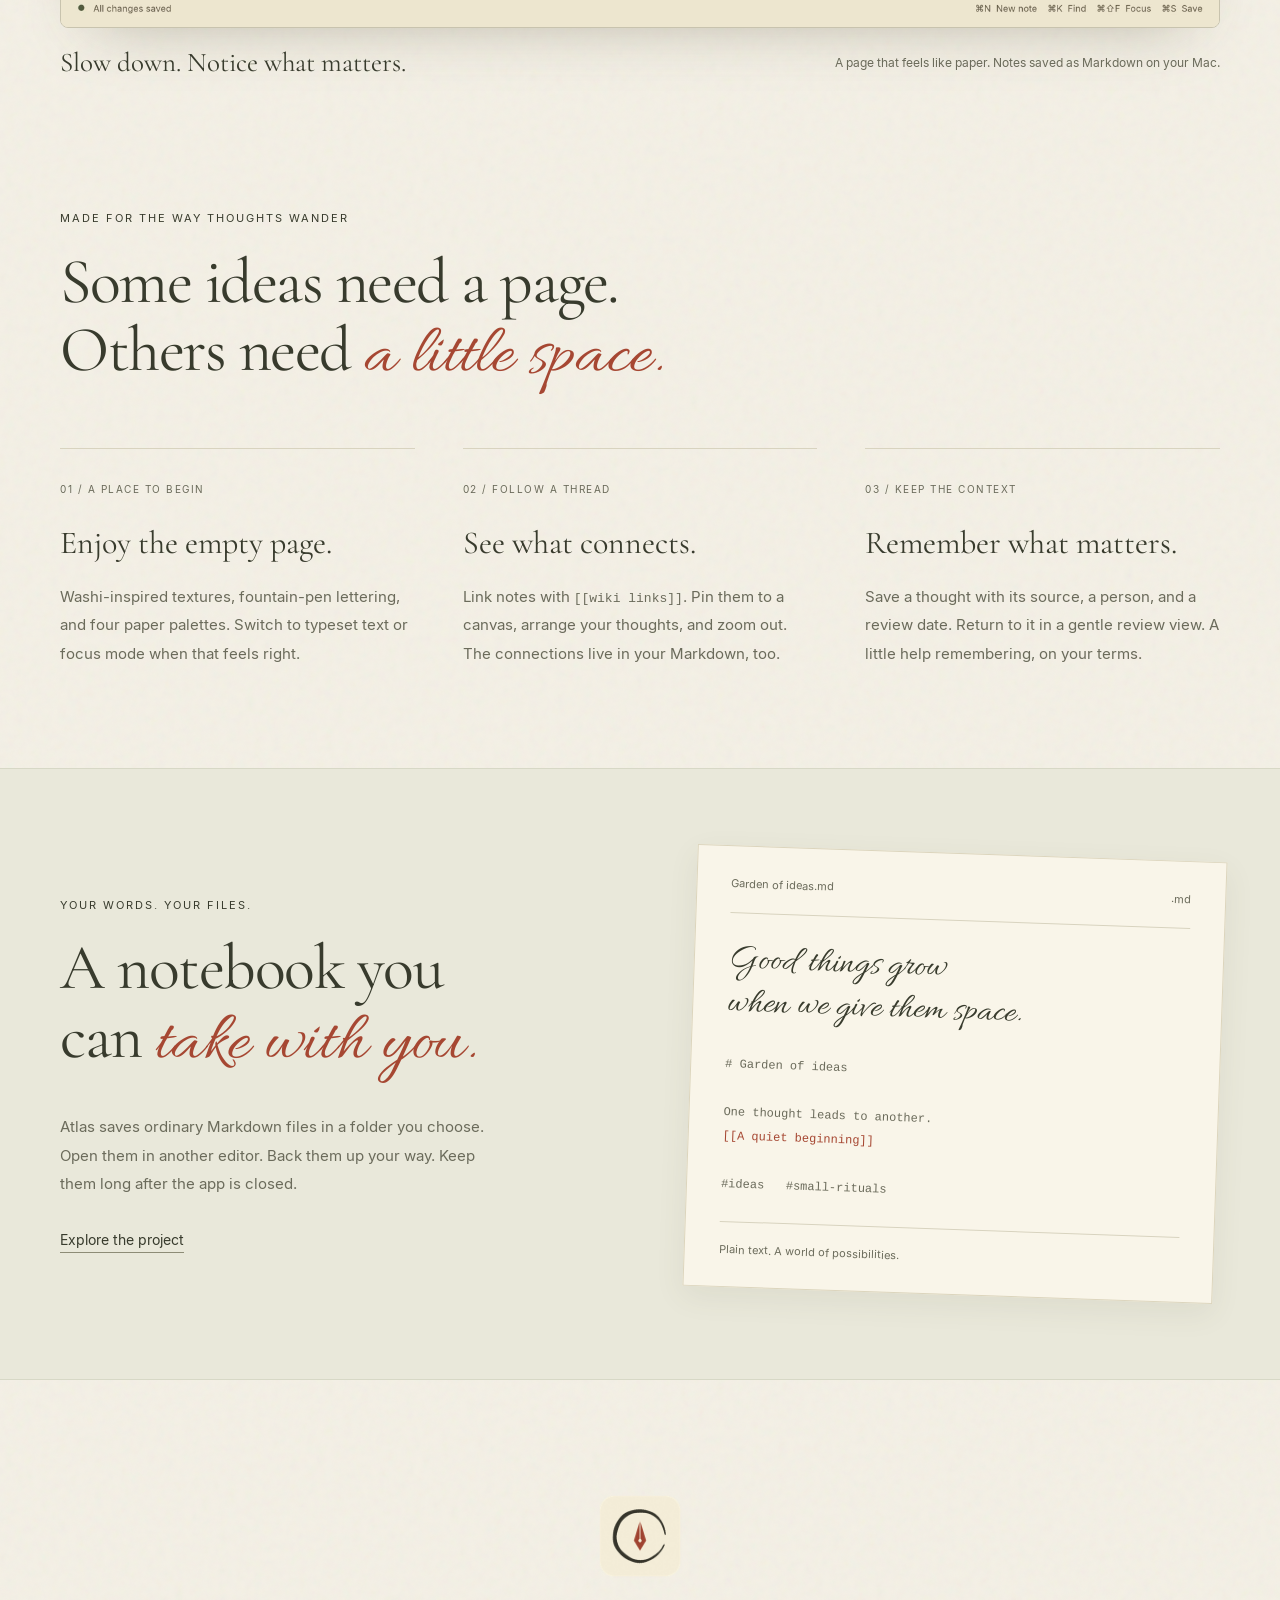
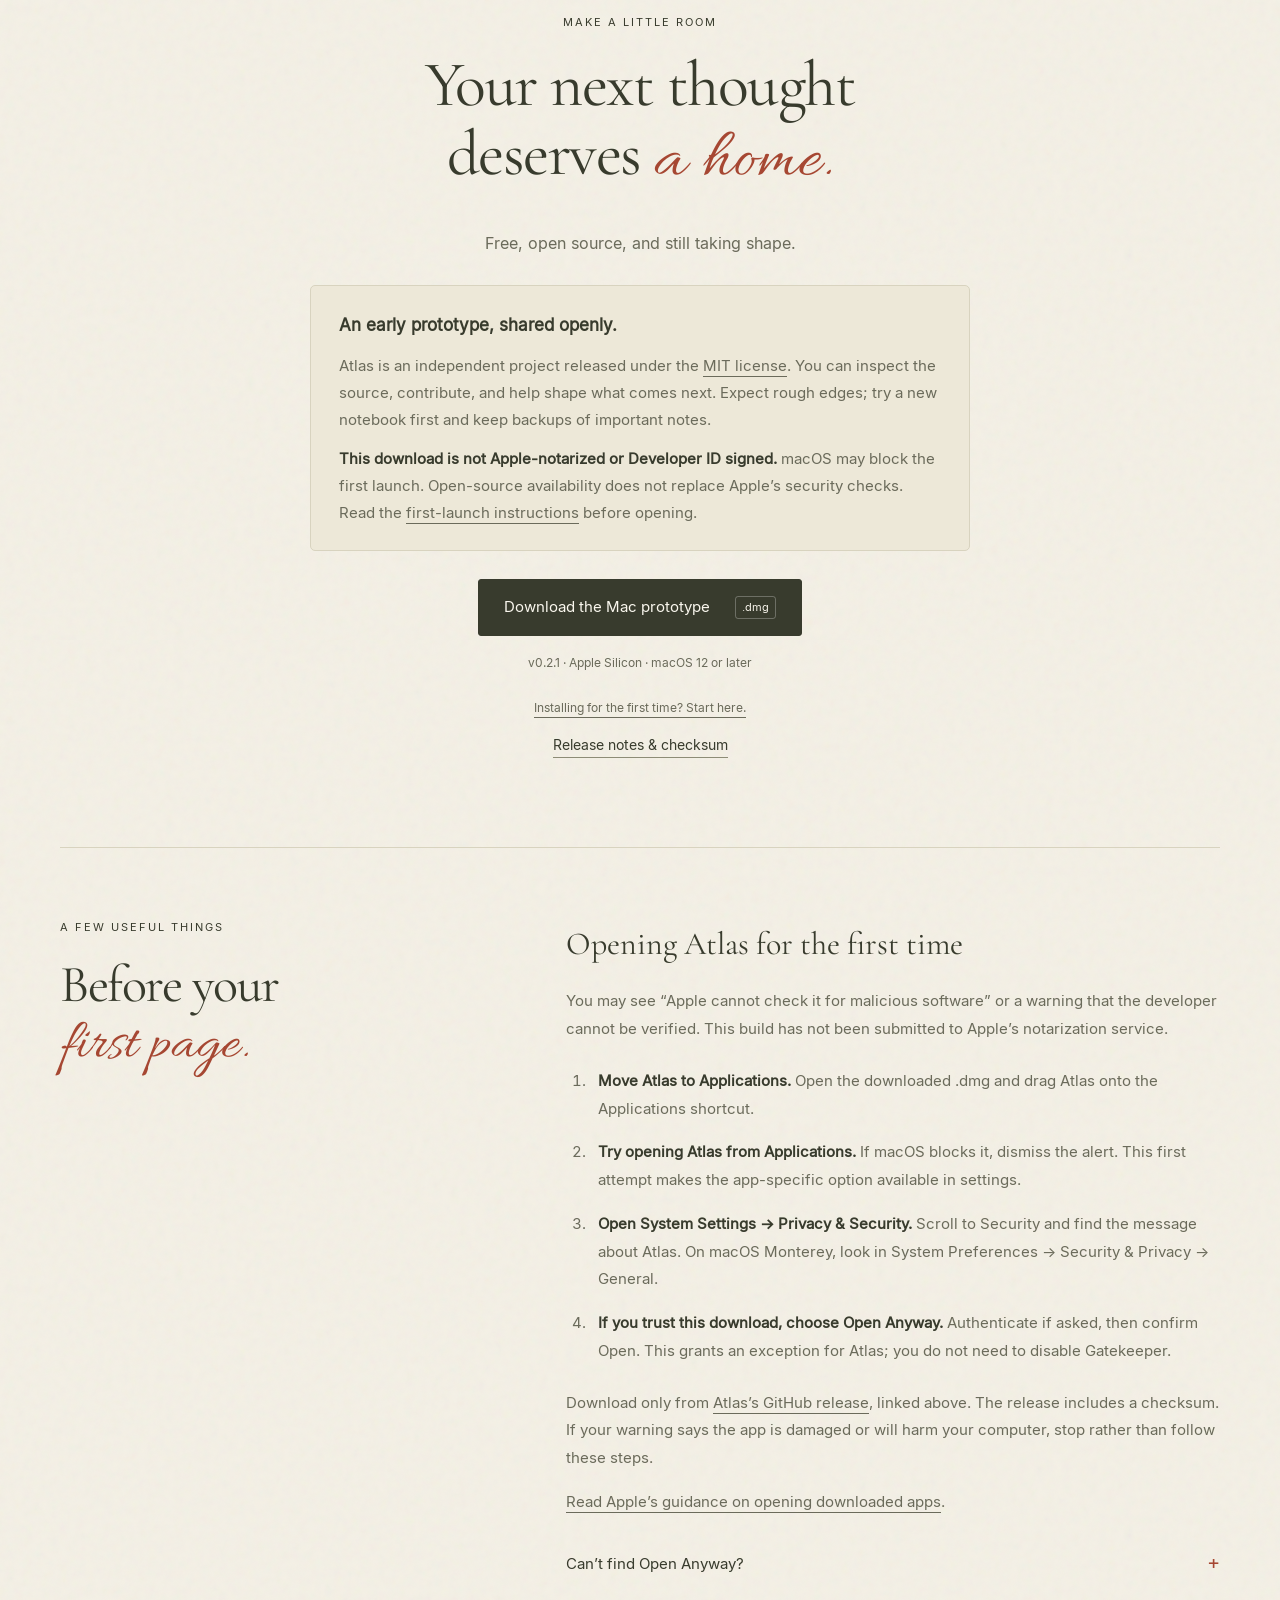
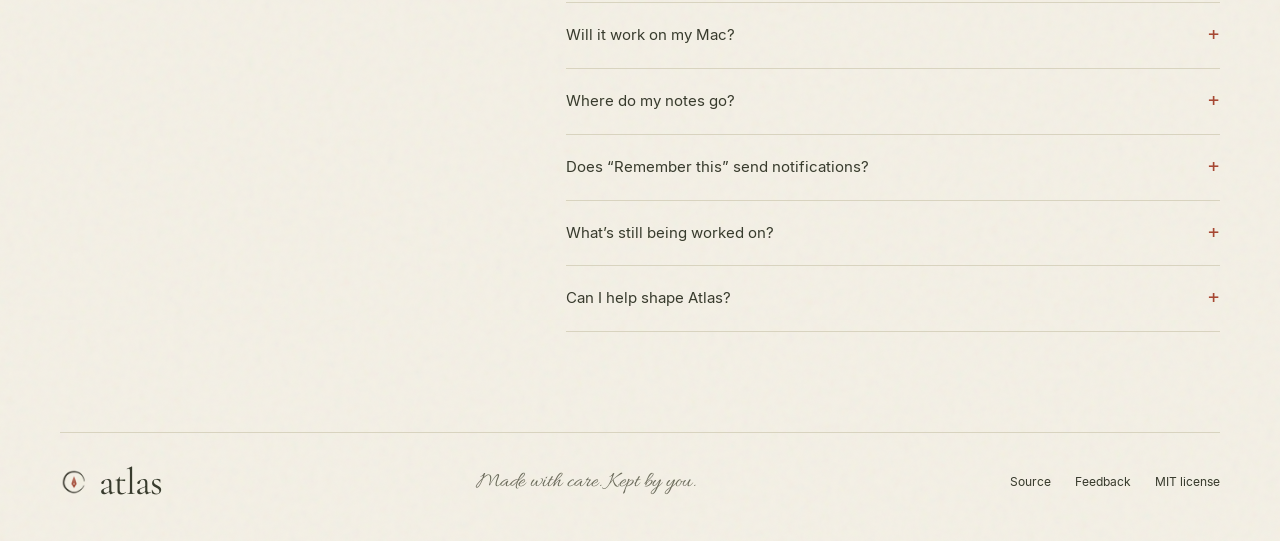
==== commit cc20578b: "Explain prototype status and macOS first-launch installation" ====
--- a/website/index.html
+++ b/website/index.html
@@ -1,10 +1,10 @@
 <!doctype html>
 <html lang="en"><head><meta charset="utf-8"><meta name="viewport" content="width=device-width,initial-scale=1"><title>Atlas — A quiet place for your thoughts.</title><meta name="description" content="A paper-inspired notebook for Mac. Fountain-pen type, connected notes, and plain Markdown files that stay yours. Free and open source."><meta name="theme-color" content="#f4f0e5"><meta property="og:title" content="Atlas — A quiet place for your thoughts."><meta property="og:description" content="Fountain-pen feeling. Plain Markdown. A local notebook for Mac."><link rel="icon" href="assets/favicon.png" type="image/png"><link rel="stylesheet" href="style.css"><script src="app.js" defer></script></head>
 <body><a class="skip" href="#main">Skip to content</a><header class="wrap"><a class="brand" href="#" aria-label="Atlas home"><img src="assets/mark.png" width="34" height="34" alt=""><span>atlas</span><span class="edition">THE WASHI EDITION</span></a><nav aria-label="Main navigation"><a href="#inside">Inside Atlas</a><a href="https://github.com/flyndagr/atlas-washi">GitHub</a><a class="button small" href="#download">Get Atlas</a></nav></header>
-<main id="main"><section class="hero wrap"><div class="eyebrow"><span class="dot"></span> A NOTEBOOK FOR YOUR MAC</div><h1>A quiet place<br>for your <em>thoughts.</em></h1><p class="intro">The feeling of paper. The freedom of plain text.<br>Make room for the ideas, people, and little things<br class="desktop"> you want to come back to.</p><div class="actions"><a class="button" href="#download">Download for Mac</a><a class="text-link" href="#inside">Take a look inside</a></div><p class="fine">Free & open source <span>·</span> Local files <span>·</span> No account</p><span class="margin-note">A little less noise.<br>A little more room.</span></section>
+<main id="main"><section class="hero wrap"><div class="eyebrow"><span class="dot"></span> A NOTEBOOK FOR YOUR MAC</div><h1>A quiet place<br>for your <em>thoughts.</em></h1><p class="intro">The feeling of paper. The freedom of plain text.<br>Make room for the ideas, people, and little things<br class="desktop"> you want to come back to.</p><div class="actions"><a class="button" href="#download">Download for Mac</a><a class="text-link" href="#inside">Take a look inside</a></div><p class="fine">Free & open source <span>·</span> Early prototype <span>·</span> Local files <span>·</span> No account</p><span class="margin-note">A little less noise.<br>A little more room.</span></section>
 <section class="showcase wrap" id="inside" aria-label="Explore Atlas"><div class="showcase-top"><div class="eyebrow">YOUR IDEAS, AT HOME</div><div class="tabs" role="tablist" aria-label="App views"><button role="tab" id="tab-notebook" aria-controls="preview" aria-selected="true" data-view="notebook">01 &nbsp; Write</button><button role="tab" id="tab-canvas" aria-controls="preview" aria-selected="false" tabindex="-1" data-view="canvas">02 &nbsp; Connect</button><button role="tab" id="tab-remember" aria-controls="preview" aria-selected="false" tabindex="-1" data-view="remember">03 &nbsp; Remember</button></div></div><div role="tabpanel" id="preview" aria-labelledby="tab-notebook" tabindex="0"><div class="window"><div class="window-bar" aria-hidden="true"><i></i><i></i><i></i><span>atlas / your notebook</span></div><img id="app-preview" src="assets/notebook.webp" width="1800" height="1183" alt="Atlas notebook with fountain-pen lettering on warm paper and a sidebar of sample notes" fetchpriority="high"></div><div class="caption"><p id="preview-title">Slow down. Notice what matters.</p><span id="preview-copy">A page that feels like paper. Notes saved as Markdown on your Mac.</span></div></div></section>
 <section class="manifesto wrap"><span class="eyebrow">MADE FOR THE WAY THOUGHTS WANDER</span><h2>Some ideas need a page.<br>Others need <em>a little space.</em></h2><div class="features"><article><span class="number">01 / A PLACE TO BEGIN</span><h3>Enjoy the empty page.</h3><p>Washi-inspired textures, fountain-pen lettering, and four paper palettes. Switch to typeset text or focus mode when that feels right.</p></article><article><span class="number">02 / FOLLOW A THREAD</span><h3>See what connects.</h3><p>Link notes with <code>[[wiki links]]</code>. Pin them to a canvas, arrange your thoughts, and zoom out. The connections live in your Markdown, too.</p></article><article><span class="number">03 / KEEP THE CONTEXT</span><h3>Remember what matters.</h3><p>Save a thought with its source, a person, and a review date. Return to it in a gentle review view. A little help remembering, on your terms.</p></article></div></section>
 <section class="ownership"><div class="wrap ownership-grid"><div><span class="eyebrow">YOUR WORDS. YOUR FILES.</span><h2>A notebook you<br>can <em>take with you.</em></h2><p>Atlas saves ordinary Markdown files in a folder you choose. Open them in another editor. Back them up your way. Keep them long after the app is closed.</p><a class="text-link" href="https://github.com/flyndagr/atlas-washi#readme">Explore the project</a></div><div class="paper-note"><div class="note-meta">Garden of ideas.md <span>.md</span></div><p class="handwritten">Good things grow<br>when we give them space.</p><div class="markdown"># Garden of ideas<br><br>One thought leads to another.<br><span>[[A quiet beginning]]</span><br><br>#ideas &nbsp; #small-rituals</div><div class="note-foot">Plain text. A world of possibilities.</div></div></div></section>
-<section class="download wrap" id="download"><img src="assets/app-icon.png" width="92" height="92" alt="Atlas app icon: an ink circle and red fountain pen nib"><span class="eyebrow">MAKE A LITTLE ROOM</span><h2>Your next thought<br>deserves <em>a home.</em></h2><p>Start with a blank page. See where it takes you.</p><a class="button" href="https://github.com/flyndagr/atlas-washi/releases/download/v0.2.1/Atlas-0.2.1-apple-silicon.dmg">Download Atlas for Mac <span class="badge">.dmg</span></a><p class="fine">v0.2.1 · Apple Silicon · macOS 12 or later</p><p class="release-note">An early, open-source release. Locally signed; not yet Apple notarized.<br>Please read the installation notes below before opening.</p><a class="text-link" href="https://github.com/flyndagr/atlas-washi/releases/tag/v0.2.1">Release notes & checksum</a></section>
-<section class="faq wrap" aria-labelledby="questions"><div><span class="eyebrow">A FEW USEFUL THINGS</span><h2 id="questions">Before your<br><em>first page.</em></h2></div><div class="questions"><details open><summary>How do I install Atlas?</summary><p>Open the downloaded disk image, then drag Atlas into Applications. Launch Atlas from there and choose a folder for your notebook.</p><p>This early build is not signed with an Apple Developer ID or notarized. macOS may block the first launch. If you trust this release, follow <a href="https://support.apple.com/en-us/102445">Apple’s instructions</a> to allow it in System Settings → Privacy & Security. Never turn off your Mac’s security protections.</p></details><details><summary>Will it work on my Mac?</summary><p>This download is for Apple Silicon Macs (M1 and later), with macOS 12 or later. Intel, Windows, and Linux installers are not available in this release. Developers can find build instructions and current limitations on GitHub.</p></details><details><summary>Where do my notes go?</summary><p>Into a local folder as plain .md files. Atlas requires no account or hosted notebook service. Canvas positions and preferences are saved separately; note links remain in the Markdown. Use your own backup or folder-sync tools if you want them.</p></details><details><summary>Does “Remember this” send notifications?</summary><p>For now, reminders appear when you open Atlas’s review view. You choose the context and review date. There are no background notifications, calendar connections, or AI inference in this release.</p></details><details><summary>What’s still being worked on?</summary><p>Atlas is an early prototype. Inline rich-text editing, full tables and math, and built-in image/PDF viewing are not yet available. External file changes refresh about every two seconds. Try it with a new notebook first and keep backups of important notes.</p></details><details><summary>Can I help shape Atlas?</summary><p>Absolutely. Atlas is built in Rust and released under the MIT license. <a href="https://github.com/flyndagr/atlas-washi/issues">Share feedback or report an issue</a>, browse the code, or <a href="https://github.com/flyndagr/atlas-washi/blob/main/CONTRIBUTING.md">contribute a thoughtful improvement</a>.</p></details></div></section></main>
+<section class="download wrap" id="download"><img src="assets/app-icon.png" width="92" height="92" alt="Atlas app icon: an ink circle and red fountain pen nib"><span class="eyebrow">MAKE A LITTLE ROOM</span><h2>Your next thought<br>deserves <em>a home.</em></h2><p>Free, open source, and still taking shape.</p><div class="prototype-note"><strong>An early prototype, shared openly.</strong><p>Atlas is an independent project released under the <a href="https://github.com/flyndagr/atlas-washi/blob/main/LICENSE">MIT license</a>. You can inspect the source, contribute, and help shape what comes next. Expect rough edges; try a new notebook first and keep backups of important notes.</p><p><strong>This download is not Apple-notarized or Developer ID signed.</strong> macOS may block the first launch. Open-source availability does not replace Apple’s security checks. Read the <a href="#installation">first-launch instructions</a> before opening.</p></div><a class="button" href="https://github.com/flyndagr/atlas-washi/releases/download/v0.2.1/Atlas-0.2.1-apple-silicon.dmg">Download the Mac prototype <span class="badge">.dmg</span></a><p class="fine">v0.2.1 · Apple Silicon · macOS 12 or later</p><p class="release-note"><a href="#installation">Installing for the first time? Start here.</a></p><a class="text-link" href="https://github.com/flyndagr/atlas-washi/releases/tag/v0.2.1">Release notes & checksum</a></section>
+<section class="faq wrap" aria-labelledby="questions"><div><span class="eyebrow">A FEW USEFUL THINGS</span><h2 id="questions">Before your<br><em>first page.</em></h2></div><div class="questions"><section class="installation" id="installation" aria-labelledby="installation-title"><h3 id="installation-title">Opening Atlas for the first time</h3><p>You may see “Apple cannot check it for malicious software” or a warning that the developer cannot be verified. This build has not been submitted to Apple’s notarization service.</p><ol><li><strong>Move Atlas to Applications.</strong> Open the downloaded .dmg and drag Atlas onto the Applications shortcut.</li><li><strong>Try opening Atlas from Applications.</strong> If macOS blocks it, dismiss the alert. This first attempt makes the app-specific option available in settings.</li><li><strong>Open System Settings → Privacy &amp; Security.</strong> Scroll to Security and find the message about Atlas. On macOS Monterey, look in System Preferences → Security &amp; Privacy → General.</li><li><strong>If you trust this download, choose Open Anyway.</strong> Authenticate if asked, then confirm Open. This grants an exception for Atlas; you do not need to disable Gatekeeper.</li></ol><p>Download only from <a href="https://github.com/flyndagr/atlas-washi/releases/tag/v0.2.1">Atlas’s GitHub release</a>, linked above. The release includes a checksum. If your warning says the app is damaged or will harm your computer, stop rather than follow these steps.</p><p><a href="https://support.apple.com/en-us/102445">Read Apple’s guidance on opening downloaded apps</a>.</p><details><summary>Can’t find Open Anyway?</summary><p>Try opening Atlas from Applications once more, then return to the security settings promptly. On a work or school Mac, your administrator may restrict this option. If it is still unavailable, <a href="https://github.com/flyndagr/atlas-washi/issues">report the exact alert and your macOS version</a>; avoid commands that disable security or remove quarantine.</p></details></section><details><summary>Will it work on my Mac?</summary><p>This download is for Apple Silicon Macs (M1 and later), with macOS 12 or later. Intel, Windows, and Linux installers are not available in this release. Developers can find build instructions and current limitations on GitHub.</p></details><details><summary>Where do my notes go?</summary><p>Into a local folder as plain .md files. Atlas requires no account or hosted notebook service. Canvas positions and preferences are saved separately; note links remain in the Markdown. Use your own backup or folder-sync tools if you want them.</p></details><details><summary>Does “Remember this” send notifications?</summary><p>For now, reminders appear when you open Atlas’s review view. You choose the context and review date. There are no background notifications, calendar connections, or AI inference in this release.</p></details><details><summary>What’s still being worked on?</summary><p>Atlas is an early prototype. Inline rich-text editing, full tables and math, and built-in image/PDF viewing are not yet available. External file changes refresh about every two seconds. Try it with a new notebook first and keep backups of important notes.</p></details><details><summary>Can I help shape Atlas?</summary><p>Absolutely. Atlas is built in Rust and released under the MIT license. <a href="https://github.com/flyndagr/atlas-washi/issues">Share feedback or report an issue</a>, browse the code, or <a href="https://github.com/flyndagr/atlas-washi/blob/main/CONTRIBUTING.md">contribute a thoughtful improvement</a>.</p></details></div></section></main>
 <footer class="wrap"><a class="brand" href="#"><img src="assets/mark.png" width="28" height="28" alt=""><span>atlas</span></a><p>Made with care. Kept by you.</p><div><a href="https://github.com/flyndagr/atlas-washi">Source</a><a href="https://github.com/flyndagr/atlas-washi/issues">Feedback</a><a href="https://github.com/flyndagr/atlas-washi/blob/main/LICENSE">MIT license</a></div></footer></body></html>
--- a/website/style.css
+++ b/website/style.css
@@ -1,2 +1,4 @@
 @font-face{font-family:Cormorant;src:url(assets/CormorantGaramond.ttf) format('truetype');font-display:swap}@font-face{font-family:Inter;src:url(assets/Inter-Regular.ttf) format('truetype');font-display:swap}@font-face{font-family:Allura;src:url(assets/Allura-Regular.ttf) format('truetype');font-display:swap}
 :root{--paper:#f4f0e5;--ink:#383b2d;--muted:#6b6b5b;--line:#d8d3bf;--red:#a64732}*{box-sizing:border-box}html{scroll-behavior:smooth;scroll-padding-top:30px}body{margin:0;background:var(--paper);color:var(--ink);font:16px/1.65 Inter,system-ui,sans-serif;background-image:url("data:image/svg+xml,%3Csvg viewBox='0 0 180 180' xmlns='http://www.w3.org/2000/svg'%3E%3Cfilter id='n'%3E%3CfeTurbulence type='fractalNoise' baseFrequency='.8' numOctaves='3' stitchTiles='stitch'/%3E%3C/filter%3E%3Cpath fill='%23787357' opacity='.055' filter='url(%23n)' d='M0 0h180v180H0z'/%3E%3C/svg%3E")}a{color:inherit;text-underline-offset:5px}button,a{-webkit-tap-highlight-color:transparent}a:focus-visible,button:focus-visible,summary:focus-visible,[tabindex]:focus-visible{outline:2px solid var(--red);outline-offset:5px}.wrap{width:min(1160px,calc(100% - 80px));margin:auto}header{height:112px;display:flex;align-items:center;justify-content:space-between;border-bottom:1px solid var(--line)}.brand{display:flex;gap:11px;align-items:center;text-decoration:none}.brand>span:first-of-type{font:38px/1 Cormorant,serif;letter-spacing:-1px}.edition{font-size:10px;letter-spacing:1.8px;margin-left:17px;border-left:1px solid var(--line);padding-left:22px}nav{display:flex;gap:32px;align-items:center;font-size:14px}nav>a{text-decoration:none}nav>a:hover{color:var(--red)}.button{display:inline-flex;align-items:center;justify-content:center;gap:25px;background:var(--ink);color:#faf7ee;text-decoration:none;padding:16px 25px;border:1px solid var(--ink);border-radius:3px;font-size:15px;line-height:1.5;transition:background .2s,transform .2s}.button:hover{background:#51533f;color:white;transform:translateY(-2px)}.button.small{padding:10px 20px;font-size:14px}.eyebrow{font-size:11px;letter-spacing:2px;font-weight:500;display:block}.dot{display:inline-block;width:6px;height:6px;background:var(--red);border-radius:50%;margin:0 8px 2px 0}.hero{position:relative;text-align:center;padding:80px 0 54px}h1,h2,h3,p{margin:0}h1,h2,h3{font-family:Cormorant,Georgia,serif;font-weight:400}h1{font-size:clamp(70px,7.6vw,108px);line-height:.99;letter-spacing:-4px;margin:28px 0}em{font-weight:400;color:var(--red)}h1 em,h2 em{font-family:Allura,cursive;font-style:normal;letter-spacing:0;font-size:1.1em}.intro{color:var(--muted);font-size:17px;line-height:1.8}.actions{display:flex;justify-content:center;align-items:center;gap:28px;margin-top:30px}.text-link{font-size:14px;text-decoration:none;border-bottom:1px solid #8d8c76;padding-bottom:4px}.text-link:hover{color:var(--red);border-color:var(--red)}.fine{font-size:12px;color:var(--muted);margin-top:17px}.fine span{margin:0 7px}.margin-note{position:absolute;right:0;top:47%;font:27px/1.1 Allura,cursive;color:#82816d;transform:rotate(7deg)}.showcase{padding-top:28px}.showcase-top{display:flex;align-items:center;justify-content:space-between;margin-bottom:18px}.tabs{display:flex;gap:24px}.tabs button{font:13px Inter,sans-serif;color:var(--muted);background:none;border:0;border-bottom:2px solid transparent;padding:12px 0;cursor:pointer}.tabs button[aria-selected=true]{color:var(--red);border-bottom-color:var(--red)}.window{border:1px solid #c8c3ae;border-radius:8px;overflow:hidden;box-shadow:0 26px 60px -36px #4d482f66;background:#f5f0dd}.window-bar{height:32px;display:flex;gap:6px;padding:0 13px;align-items:center;background:#e8e4d5;border-bottom:1px solid var(--line)}.window-bar i{width:6px;height:6px;border:1px solid #aca995;border-radius:50%}.window-bar span{position:absolute;left:50%;transform:translateX(-50%);font-size:10px;color:#737360;letter-spacing:1px}.window img{display:block;width:100%;height:auto;aspect-ratio:1400/920;object-fit:contain}.caption{display:flex;justify-content:space-between;align-items:center;margin-top:18px;gap:20px}.caption p{font:27px Cormorant,serif}.caption span{font-size:12px;color:var(--muted)}.manifesto{padding:130px 0 100px}h2{font-size:clamp(45px,5vw,66px);line-height:1.07;letter-spacing:-1.5px;margin:20px 0 30px}.features{display:grid;grid-template-columns:repeat(3,1fr);gap:48px;margin-top:52px}.features article{border-top:1px solid var(--line);padding-top:25px}.number{font-size:10px;letter-spacing:1.5px;color:var(--muted)}h3{font-size:32px;margin:16px 0 13px}.features p,.ownership p{color:var(--muted);font-size:15px;line-height:1.9}code{font-size:13px}.ownership{background:#e9e8da;border-block:1px solid #d7d8c6;padding:84px 0}.ownership-grid{display:grid;grid-template-columns:1fr 1fr;gap:100px;align-items:center}.ownership p{max-width:440px;margin-bottom:27px}.paper-note{background:#f9f5e9;padding:28px 34px;box-shadow:0 10px 30px #53513915;transform:rotate(2deg);border:1px solid #dcd5bd}.note-meta{display:flex;justify-content:space-between;font-size:11px;color:var(--muted);padding-bottom:20px;border-bottom:1px solid var(--line)}.ownership .handwritten{font:36px/1.2 Allura,cursive;margin:26px 0;color:var(--ink)}.markdown{font:12px/2 monospace;color:var(--muted)}.markdown span{color:var(--red)}.note-foot{border-top:1px solid var(--line);padding-top:18px;margin-top:25px;font-size:11px;color:var(--muted)}.download{text-align:center;padding:110px 0 90px}.download>img{margin-bottom:24px}.download>p{color:var(--muted)}.download .button{margin-top:28px}.badge{font-size:11px;padding:2px 6px;border:1px solid #ffffff44;border-radius:3px}.release-note{font-size:12px;line-height:1.8;margin:24px 0 13px}.faq{display:grid;grid-template-columns:1fr 1.5fr;gap:70px;border-top:1px solid var(--line);padding:70px 0 100px}.faq h2{font-size:52px}details{border-bottom:1px solid var(--line);padding:20px 0}summary{cursor:pointer;font-size:15px;list-style:none;display:flex;justify-content:space-between;gap:15px}summary::-webkit-details-marker{display:none}summary:after{content:'+';color:var(--red);font-size:20px;line-height:1}details[open] summary:after{content:'−'}details p{font-size:14px;color:var(--muted);margin-top:16px;line-height:1.85}footer{border-top:1px solid var(--line);display:flex;justify-content:space-between;align-items:center;padding:30px 0 40px}footer p{font:22px Allura,cursive;color:var(--muted)}footer div{display:flex;gap:24px}footer div a{font-size:12px;text-decoration:none}.skip{position:fixed;top:-100px;background:var(--ink);color:white;padding:12px;z-index:10}.skip:focus{top:10px}@media(max-width:1000px){.margin-note{display:none}.ownership-grid{gap:50px}.edition{display:none}.caption{align-items:start}.caption span{max-width:50%}}@media(max-width:650px){.wrap{width:calc(100% - 40px)}header{height:82px}nav{gap:18px}nav>a:first-child{display:none}.brand>span:first-of-type{font-size:34px}.hero{padding-top:60px}h1{font-size:72px;letter-spacing:-3px}.intro{font-size:15px}.desktop{display:none}.actions{gap:18px;flex-direction:column}.eyebrow{font-size:10px}.showcase-top{display:block}.showcase-top>.eyebrow{display:none}.tabs{justify-content:center;gap:25px}.caption{display:block}.caption span{max-width:none;display:block;margin-top:7px}.manifesto{padding:80px 0 60px}.features{grid-template-columns:1fr;gap:30px;margin-top:30px}h3{margin:12px 0}.ownership{padding:55px 0}.ownership-grid{grid-template-columns:1fr;gap:40px}.paper-note{margin:0 8px;padding:24px}.download{padding:70px 0}.faq{grid-template-columns:1fr;gap:0;padding:45px 0 60px}.faq h2{margin-bottom:25px}.faq h2 br{display:none}footer{flex-wrap:wrap;gap:20px}footer p{font-size:21px}footer div{width:100%;justify-content:center}.window-bar{height:24px}.window-bar span{font-size:8px}.button{padding:15px 23px}}@media(prefers-reduced-motion:reduce){html{scroll-behavior:auto}*{transition:none!important}}
+
+.prototype-note{max-width:660px;margin:28px auto 0;padding:24px 28px;text-align:left;background:#ede8d8;border:1px solid var(--line);border-radius:5px;font-size:15px;line-height:1.8}.prototype-note>strong{font-size:17px}.prototype-note p{margin-top:12px;color:var(--muted)}.prototype-note p strong{color:var(--ink)}.installation{scroll-margin-top:30px;border-bottom:1px solid var(--line);padding-bottom:26px}.installation h3{margin-top:0}.installation p,.installation li{font-size:15px;line-height:1.85;color:var(--muted)}.installation p{margin:16px 0}.installation ol{padding-left:24px;margin:24px 0}.installation li{padding-left:8px;margin:16px 0}.installation li strong{color:var(--ink)}.installation details{border:0;padding-bottom:0}@media(max-width:650px){.prototype-note{padding:20px}.hero .fine{max-width:270px;margin:17px auto 0}}
